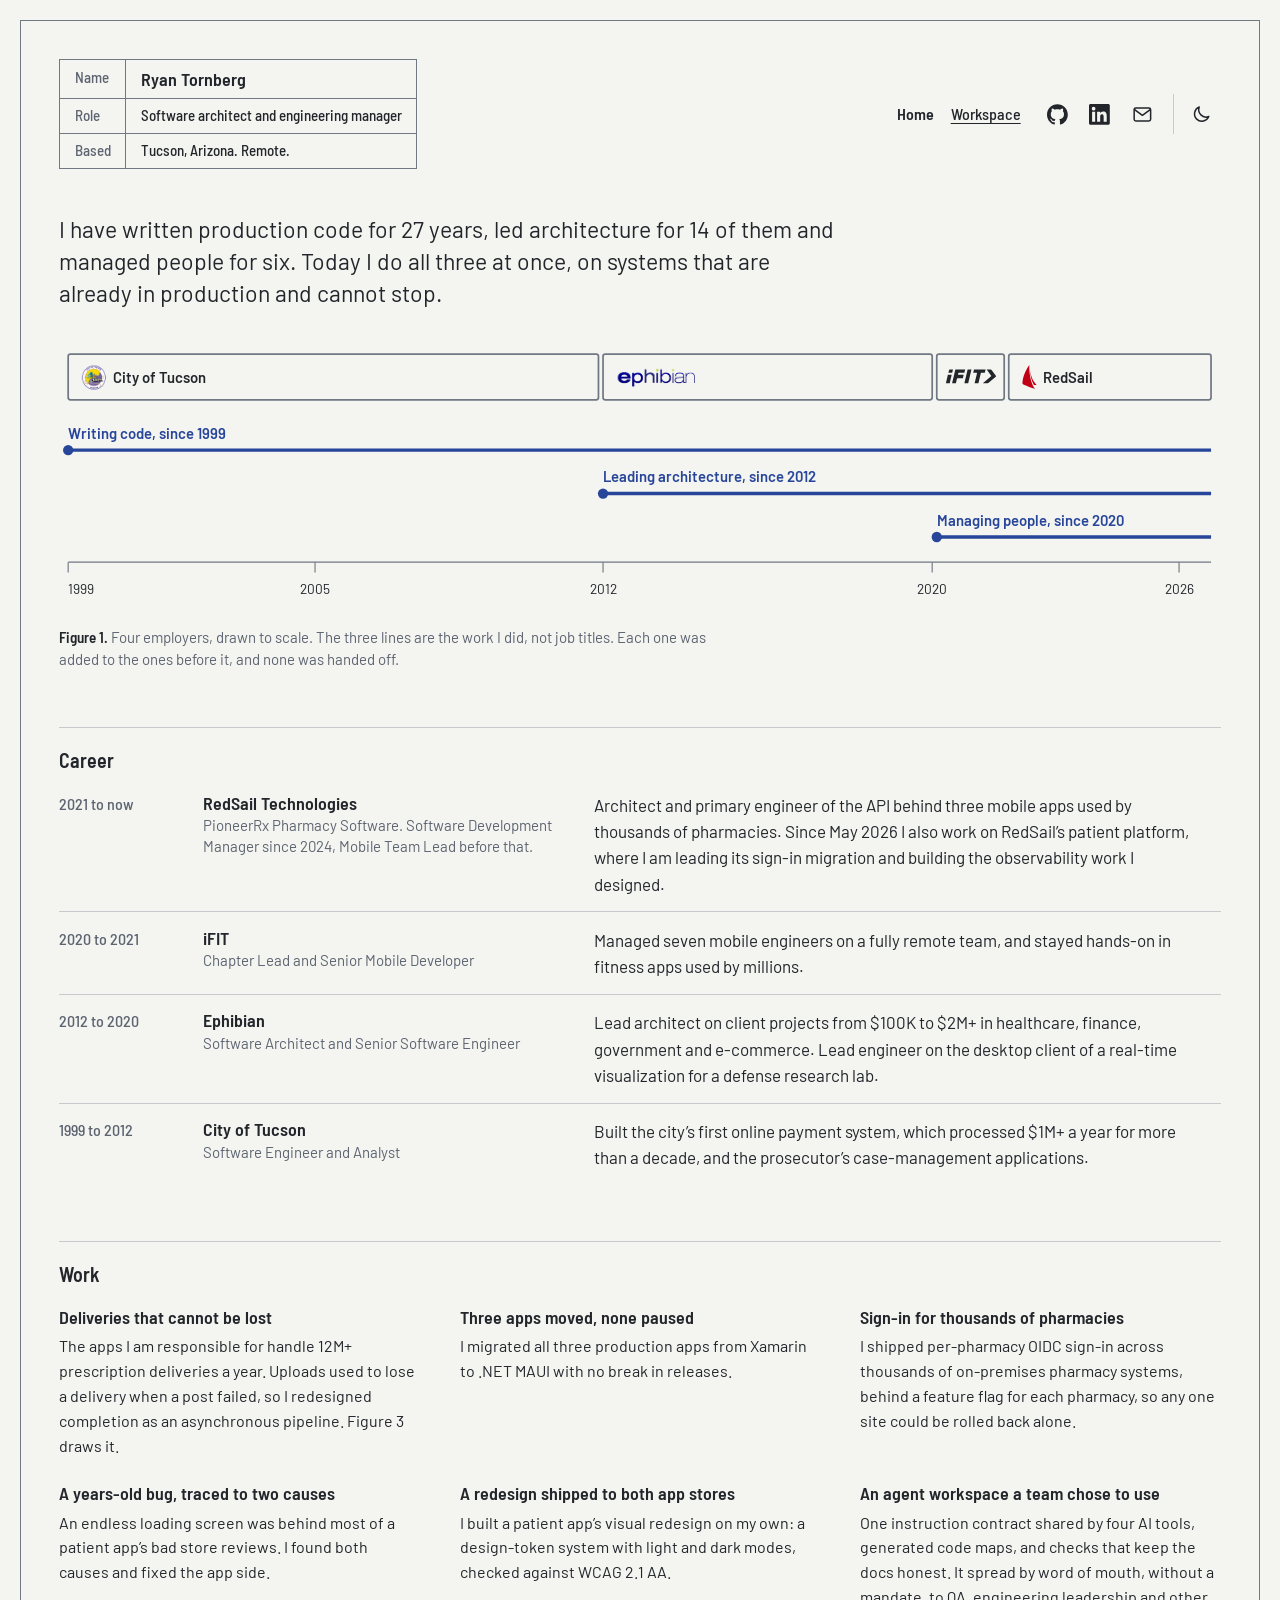
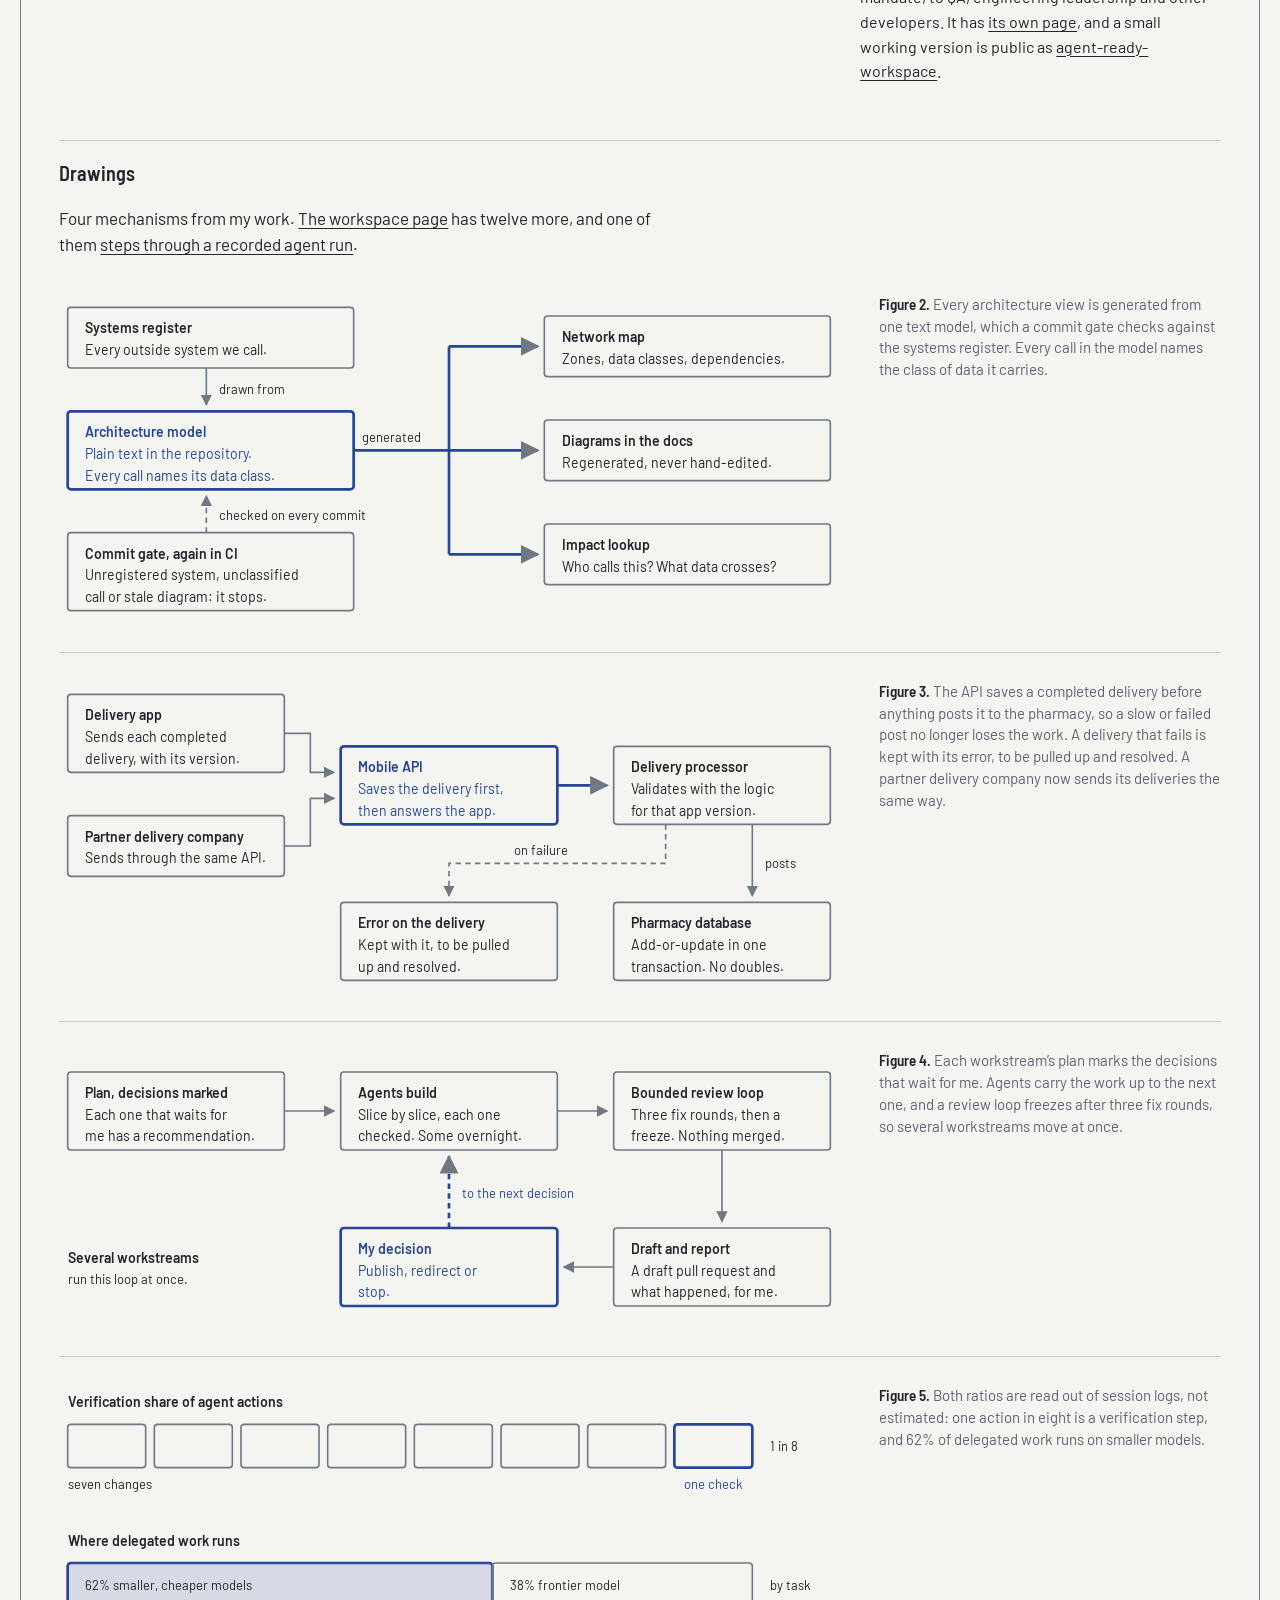
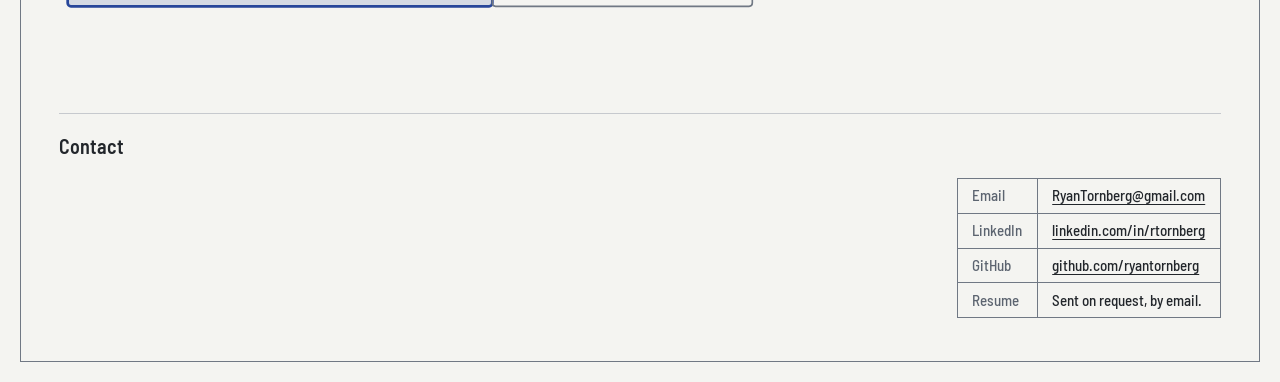
==== index.html @ 941e3733 "feat: new tab icon, RT over the three career lines" ====
<!doctype html>
<html lang="en">
<head>
  <meta charset="utf-8">
  <meta name="viewport" content="width=device-width, initial-scale=1">
  <title>Ryan Tornberg</title>
  <meta name="description" content="Ryan Tornberg is a software architect and engineering manager in Tucson, Arizona: .NET, regulated data and AI-native delivery.">
  <meta property="og:title" content="Ryan Tornberg">
  <meta property="og:description" content="Software architect and engineering manager. I have written production code for 27 years, led architecture for 14 of them and managed people for six.">
  <meta property="og:type" content="website">
  <meta property="og:url" content="https://ryantornberg.com/">
  <meta property="og:image" content="https://ryantornberg.com/og.png">
  <meta property="og:image:width" content="1200">
  <meta property="og:image:height" content="630">
  <meta property="og:image:alt" content="Ryan Tornberg, software architect and engineering manager.">
  <meta name="twitter:card" content="summary_large_image">
  <link rel="icon" href="favicon.svg?v=2" type="image/svg+xml">
  <link rel="preconnect" href="https://fonts.googleapis.com">
  <link rel="preconnect" href="https://fonts.gstatic.com" crossorigin>
  <link rel="stylesheet" href="https://fonts.googleapis.com/css2?family=Barlow:wght@400;500;600&family=Barlow+Semi+Condensed:wght@500;600&display=swap">
  <link rel="stylesheet" href="sheet.css?v=20261114o">
  <link rel="stylesheet" href="header.css?v=20261114o">
  <script>try{var t=localStorage.getItem("theme");if(t)document.documentElement.dataset.theme=t}catch(e){}</script>
  <script src="theme.js?v=20261114o" defer></script>
</head>
<body>
  <div class="sheet">
    <header class="top">
      <dl class="block">
        <dt>Name</dt><dd class="nm"><h1>Ryan Tornberg</h1></dd>
        <dt>Role</dt><dd>Software architect and engineering manager</dd>
        <dt>Based</dt><dd>Tucson, Arizona. Remote.</dd>
      </dl>
      <nav aria-label="Site">
        <a class="word" href="./" aria-current="page">Home</a>
        <a class="word" href="workspace/">Workspace</a>
        <a class="ico" href="https://github.com/ryantornberg" aria-label="GitHub" title="GitHub"><svg viewBox="0 0 24 24" aria-hidden="true" fill="currentColor"><path d="M12 .297c-6.63 0-12 5.373-12 12 0 5.303 3.438 9.8 8.205 11.385.6.113.82-.258.82-.577 0-.285-.01-1.04-.015-2.04-3.338.724-4.042-1.61-4.042-1.61C4.422 18.07 3.633 17.7 3.633 17.7c-1.087-.744.084-.729.084-.729 1.205.084 1.838 1.236 1.838 1.236 1.07 1.835 2.809 1.305 3.495.998.108-.776.417-1.305.76-1.605-2.665-.3-5.466-1.332-5.466-5.93 0-1.31.465-2.38 1.235-3.22-.135-.303-.54-1.523.105-3.176 0 0 1.005-.322 3.3 1.23.96-.267 1.98-.399 3-.405 1.02.006 2.04.138 3 .405 2.28-1.552 3.285-1.23 3.285-1.23.645 1.653.24 2.873.12 3.176.765.84 1.23 1.91 1.23 3.22 0 4.61-2.805 5.625-5.475 5.92.42.36.81 1.096.81 2.22 0 1.606-.015 2.896-.015 3.286 0 .315.21.69.825.57C20.565 22.092 24 17.592 24 12.297c0-6.627-5.373-12-12-12"/></svg></a>
        <a class="ico" href="https://www.linkedin.com/in/rtornberg/" aria-label="LinkedIn" title="LinkedIn"><svg viewBox="0 0 24 24" aria-hidden="true" fill="currentColor"><path d="M20.447 20.452h-3.554v-5.569c0-1.328-.027-3.037-1.852-3.037-1.853 0-2.136 1.445-2.136 2.939v5.667H9.351V9h3.414v1.561h.046c.477-.9 1.637-1.85 3.37-1.85 3.601 0 4.267 2.37 4.267 5.455v6.286zM5.337 7.433c-1.144 0-2.063-.926-2.063-2.065 0-1.138.92-2.063 2.063-2.063 1.14 0 2.064.925 2.064 2.063 0 1.139-.925 2.065-2.064 2.065zm1.782 13.019H3.555V9h3.564v11.452zM22.225 0H1.771C.792 0 0 .774 0 1.729v20.542C0 23.227.792 24 1.771 24h20.451C23.2 24 24 23.227 24 22.271V1.729C24 .774 23.2 0 22.222 0h.003z"/></svg></a>
        <a class="ico" href="mailto:RyanTornberg@gmail.com" aria-label="Email" title="Email"><svg viewBox="0 0 24 24" aria-hidden="true" fill="none" stroke="currentColor" stroke-width="1.75" stroke-linecap="round" stroke-linejoin="round"><rect x="2.5" y="4.5" width="19" height="15" rx="2"/><path d="M3 6.5l9 6.5 9-6.5"/></svg></a>
        <button class="ico theme-toggle" type="button" data-theme-toggle aria-pressed="false" title="Light or dark"><svg class="moon" viewBox="0 0 24 24" aria-hidden="true" fill="none" stroke="currentColor" stroke-width="1.75" stroke-linecap="round" stroke-linejoin="round"><path d="M20.5 14.5A8.5 8.5 0 0 1 9.5 3.5a8.5 8.5 0 1 0 11 11z"/></svg><svg class="sun" viewBox="0 0 24 24" aria-hidden="true" fill="none" stroke="currentColor" stroke-width="1.75" stroke-linecap="round" stroke-linejoin="round"><circle cx="12" cy="12" r="4"/><path d="M12 2.5v2M12 19.5v2M2.5 12h2M19.5 12h2M5.3 5.3l1.4 1.4M17.3 17.3l1.4 1.4M5.3 18.7l1.4-1.4M17.3 6.7l1.4-1.4"/></svg></button>
      </nav>
    </header>

    <main>
      <p class="lead">I have written production code for 27 years, led architecture for 14 of them and managed people for six. Today I do all three at once, on systems that are already in production and cannot stop.</p>

      <svg width="0" height="0" aria-hidden="true" style="position:absolute"><defs>
        <marker id="arw" viewBox="0 0 10 10" refX="9" refY="5" markerWidth="7" markerHeight="7" orient="auto-start-reverse">
        <path d="M0,0 L10,5 L0,10 z" fill="currentColor"/>
        </marker>
        </defs></svg>
      <figure id="fig-1" class="wide">
        <div class="plate has-tall"><svg class="fig-wide" viewBox="0 0 1016 236" role="img" aria-label="A timeline from 1999 to 2026. City of Tucson until 2012, Ephibian until 2020, iFIT until late 2021, RedSail Technologies since. I have written code the whole time, led architecture since 2012 and managed people since 2020, and I do all three today.">
        <g font-size="13" fill="currentColor">
        <rect x="8" y="8" width="464" height="40" rx="2" fill="none" stroke="currentColor" stroke-width="1.5"/>
        <image href="logos/tucson.png" x="20" y="18" width="21" height="21"/>
        <text x="47" y="33" font-weight="600">City of Tucson</text>
        <rect x="476" y="8" width="288" height="40" rx="2" fill="none" stroke="currentColor" stroke-width="1.5"/>
        <image class="logo-eph" href="logos/ephibian.png" x="488" y="20" width="69.2" height="17"><title>Ephibian</title></image>
        <rect x="768" y="8" width="59" height="40" rx="2" fill="none" stroke="currentColor" stroke-width="1.5"/>
        <g transform="translate(776,21.5) scale(0.129)" fill="currentColor"><title>iFIT</title><path d="M269.031 0.0675213H190.644L185.304 22.3323H207.794C209.702 22.3323 211.102 24.1144 210.661 25.9754L194.742 92.5554H220.585L236.73 25.0392C237.103 23.4602 238.525 22.3436 240.151 22.3436H263.691L269.031 0.0675213Z"/><path d="M125.342 92.5554H151.185L173.303 0.0675213H147.46L125.342 92.5554Z"/><path d="M0 92.5557H25.8429L39.2442 35.8448H13.4013L0 92.5557Z"/><path d="M125.399 22.3323L130.728 0.0675213H64.0938L41.9766 92.5554H67.8196L75.271 61.3689C75.7226 59.4741 77.4161 58.1319 79.358 58.1319H115.035L120.375 35.8671H84.5401C82.9256 35.8671 81.7402 34.3557 82.1128 32.7879L83.874 25.4115C84.303 23.6068 85.9175 22.3323 87.7691 22.3323H125.399Z"/><path d="M282.522 92.6119H250.684L308.264 44.0445L276.651 0H303.273C306.322 0 309.189 1.3986 311.075 3.77847L338.848 41.2361C340.598 43.458 340.327 46.65 338.227 48.5336L289.703 89.8599C287.727 91.6307 285.175 92.6119 282.522 92.6119Z"/><path d="M16.9466 21.2946H42.7895L47.9604 0.0675213H26.1141C23.7658 0.0675213 21.7336 1.66914 21.1804 3.9475L16.9579 21.2946H16.9466Z"/></g>
        <rect x="831" y="8" width="177" height="40" rx="2" fill="none" stroke="currentColor" stroke-width="1.5"/>
        <g transform="translate(843,17.5) scale(0.0587)" fill="#c10016"><path d="m102.5,0s-11.9,227.05,85.18,357.87c0,0-113.7-35.16-187.1-73.49C-7.49,177.5,72.25,36.81,102.5,0"/><path d="m172.52,299.83l42.98-.04s-79.75-54.66-102.95-217.05c9.48,145.57,59.97,217.09,59.97,217.09"/></g>
        <text x="861" y="33" font-weight="600">RedSail</text>
        <line x1="8" y1="92" x2="1008" y2="92" stroke="var(--link)" stroke-width="3"/>
        <circle cx="8" cy="92" r="4.5" fill="var(--link)"/>
        <text x="8" y="82" font-weight="600" fill="var(--link)">Writing code, since 1999</text>
        <line x1="476" y1="130" x2="1008" y2="130" stroke="var(--link)" stroke-width="3"/>
        <circle cx="476" cy="130" r="4.5" fill="var(--link)"/>
        <text x="476" y="120" font-weight="600" fill="var(--link)">Leading architecture, since 2012</text>
        <line x1="768" y1="168" x2="1008" y2="168" stroke="var(--link)" stroke-width="3"/>
        <circle cx="768" cy="168" r="4.5" fill="var(--link)"/>
        <text x="768" y="158" font-weight="600" fill="var(--link)">Managing people, since 2020</text>
        <line x1="8" y1="190" x2="1008" y2="190" stroke="currentColor" stroke-width="1"/>
        <line x1="8" y1="190" x2="8" y2="199" stroke="currentColor" stroke-width="1"/>
        <text x="8" y="218" text-anchor="start" font-size="12">1999</text>
        <line x1="224" y1="190" x2="224" y2="199" stroke="currentColor" stroke-width="1"/>
        <text x="224" y="218" text-anchor="middle" font-size="12">2005</text>
        <line x1="476" y1="190" x2="476" y2="199" stroke="currentColor" stroke-width="1"/>
        <text x="476" y="218" text-anchor="middle" font-size="12">2012</text>
        <line x1="764" y1="190" x2="764" y2="199" stroke="currentColor" stroke-width="1"/>
        <text x="764" y="218" text-anchor="middle" font-size="12">2020</text>
        <line x1="980" y1="190" x2="980" y2="199" stroke="currentColor" stroke-width="1"/>
        <text x="980" y="218" text-anchor="middle" font-size="12">2026</text>
        </g>
        </svg>
        <svg class="fig-tall" viewBox="0 0 360 470" role="img" aria-label="A timeline from 1999 to 2026, running down the page. City of Tucson until 2012, Ephibian until 2020, iFIT until late 2021, RedSail Technologies since. I have written code the whole time, led architecture since 2012 and managed people since 2020, and I do all three today.">
        <g font-size="13" fill="currentColor">
        <line x1="40" y1="12" x2="40" y2="457" stroke="currentColor" stroke-width="1"/>
        <line x1="32" y1="12" x2="40" y2="12" stroke="currentColor" stroke-width="1"/>
        <text x="28" y="16" text-anchor="end" font-size="12">1999</text>
        <line x1="32" y1="108" x2="40" y2="108" stroke="currentColor" stroke-width="1"/>
        <text x="28" y="112" text-anchor="end" font-size="12">2005</text>
        <line x1="32" y1="220" x2="40" y2="220" stroke="currentColor" stroke-width="1"/>
        <text x="28" y="224" text-anchor="end" font-size="12">2012</text>
        <line x1="32" y1="348" x2="40" y2="348" stroke="currentColor" stroke-width="1"/>
        <text x="28" y="352" text-anchor="end" font-size="12">2020</text>
        <line x1="32" y1="444" x2="40" y2="444" stroke="currentColor" stroke-width="1"/>
        <text x="28" y="448" text-anchor="end" font-size="12">2026</text>
        <rect x="50" y="12" width="112" height="204" rx="2" fill="none" stroke="currentColor" stroke-width="1.5"/>
        <image href="logos/tucson.png" x="57" y="21" width="18" height="18"/>
        <text x="79" y="34" font-size="12" font-weight="600">City of Tucson</text>
        <rect x="50" y="220" width="112" height="124" rx="2" fill="none" stroke="currentColor" stroke-width="1.5"/>
        <image class="logo-eph" href="logos/ephibian.png" x="60" y="229" width="69.2" height="17"><title>Ephibian</title></image>
        <rect x="50" y="348" width="112" height="25" rx="2" fill="none" stroke="currentColor" stroke-width="1.5"/>
        <g transform="translate(60,353.5) scale(0.129)" fill="currentColor"><title>iFIT</title><path d="M269.031 0.0675213H190.644L185.304 22.3323H207.794C209.702 22.3323 211.102 24.1144 210.661 25.9754L194.742 92.5554H220.585L236.73 25.0392C237.103 23.4602 238.525 22.3436 240.151 22.3436H263.691L269.031 0.0675213Z"/><path d="M125.342 92.5554H151.185L173.303 0.0675213H147.46L125.342 92.5554Z"/><path d="M0 92.5557H25.8429L39.2442 35.8448H13.4013L0 92.5557Z"/><path d="M125.399 22.3323L130.728 0.0675213H64.0938L41.9766 92.5554H67.8196L75.271 61.3689C75.7226 59.4741 77.4161 58.1319 79.358 58.1319H115.035L120.375 35.8671H84.5401C82.9256 35.8671 81.7402 34.3557 82.1128 32.7879L83.874 25.4115C84.303 23.6068 85.9175 22.3323 87.7691 22.3323H125.399Z"/><path d="M282.522 92.6119H250.684L308.264 44.0445L276.651 0H303.273C306.322 0 309.189 1.3986 311.075 3.77847L338.848 41.2361C340.598 43.458 340.327 46.65 338.227 48.5336L289.703 89.8599C287.727 91.6307 285.175 92.6119 282.522 92.6119Z"/><path d="M16.9466 21.2946H42.7895L47.9604 0.0675213H26.1141C23.7658 0.0675213 21.7336 1.66914 21.1804 3.9475L16.9579 21.2946H16.9466Z"/></g>
        <rect x="50" y="377" width="112" height="80" rx="2" fill="none" stroke="currentColor" stroke-width="1.5"/>
        <g transform="translate(60,383.5) scale(0.0587)" fill="#c10016"><path d="m102.5,0s-11.9,227.05,85.18,357.87c0,0-113.7-35.16-187.1-73.49C-7.49,177.5,72.25,36.81,102.5,0"/><path d="m172.52,299.83l42.98-.04s-79.75-54.66-102.95-217.05c9.48,145.57,59.97,217.09,59.97,217.09"/></g>
        <text x="78" y="399" font-weight="600">RedSail</text>
        <line x1="184" y1="12" x2="184" y2="457" stroke="var(--link)" stroke-width="3"/>
        <circle cx="184" cy="12" r="4.5" fill="var(--link)"/>
        <text x="196" y="17" font-weight="600" fill="var(--link)">Writing code,</text>
        <text x="196" y="34" font-weight="600" fill="var(--link)">since 1999</text>
        <line x1="210" y1="220" x2="210" y2="457" stroke="var(--link)" stroke-width="3"/>
        <circle cx="210" cy="220" r="4.5" fill="var(--link)"/>
        <text x="222" y="225" font-weight="600" fill="var(--link)">Leading architecture,</text>
        <text x="222" y="242" font-weight="600" fill="var(--link)">since 2012</text>
        <line x1="236" y1="348" x2="236" y2="457" stroke="var(--link)" stroke-width="3"/>
        <circle cx="236" cy="348" r="4.5" fill="var(--link)"/>
        <text x="248" y="353" font-weight="600" fill="var(--link)">Managing people,</text>
        <text x="248" y="370" font-weight="600" fill="var(--link)">since 2020</text>
        </g>
        </svg></div>
        <figcaption>Four employers, drawn to scale. The three lines are the work I did, not job titles. Each one was added to the ones before it, and none was handed off.</figcaption>
      </figure>

      <section aria-labelledby="career-h">
        <h2 id="career-h">Career</h2>
        <ol class="career">
          <li>
            <p class="when">2021 to now</p>
            <div class="who"><h3>RedSail Technologies</h3><p>PioneerRx Pharmacy Software. Software Development Manager since 2024, Mobile Team Lead before that.</p></div>
            <p>Architect and primary engineer of the API behind three mobile apps used by thousands of pharmacies. Since May 2026 I also work on RedSail&rsquo;s patient platform, where I am leading its sign-in migration and building the observability work I designed.</p>
          </li>
          <li>
            <p class="when">2020 to 2021</p>
            <div class="who"><h3>iFIT</h3><p>Chapter Lead and Senior Mobile Developer</p></div>
            <p>Managed seven mobile engineers on a fully remote team, and stayed hands-on in fitness apps used by millions.</p>
          </li>
          <li>
            <p class="when">2012 to 2020</p>
            <div class="who"><h3>Ephibian</h3><p>Software Architect and Senior Software Engineer</p></div>
            <p>Lead architect on client projects from $100K to $2M+ in healthcare, finance, government and e-commerce. Lead engineer on the desktop client of a real-time visualization for a defense research lab.</p>
          </li>
          <li>
            <p class="when">1999 to 2012</p>
            <div class="who"><h3>City of Tucson</h3><p>Software Engineer and Analyst</p></div>
            <p>Built the city&rsquo;s first online payment system, which processed $1M+ a year for more than a decade, and the prosecutor&rsquo;s case-management applications.</p>
          </li>
        </ol>
      </section>

      <section aria-labelledby="work-h">
        <h2 id="work-h">Work</h2>
        <ul class="outcomes">
          <li>
            <h3>Deliveries that cannot be lost</h3>
            <p>The apps I am responsible for handle 12M+ prescription deliveries a year. Uploads used to lose a delivery when a post failed, so I redesigned completion as an asynchronous pipeline. Figure 3 draws it.</p>
          </li>
          <li>
            <h3>Three apps moved, none paused</h3>
            <p>I migrated all three production apps from Xamarin to .NET MAUI with no break in releases.</p>
          </li>
          <li>
            <h3>Sign-in for thousands of pharmacies</h3>
            <p>I shipped per-pharmacy OIDC sign-in across thousands of on-premises pharmacy systems, behind a feature flag for each pharmacy, so any one site could be rolled back alone.</p>
          </li>
          <li>
            <h3>A years-old bug, traced to two causes</h3>
            <p>An endless loading screen was behind most of a patient app&rsquo;s bad store reviews. I found both causes and fixed the app side.</p>
          </li>
          <li>
            <h3>A redesign shipped to both app stores</h3>
            <p>I built a patient app&rsquo;s visual redesign on my own: a design-token system with light and dark modes, checked against WCAG 2.1 AA.</p>
          </li>
          <li>
            <h3>An agent workspace a team chose to use</h3>
            <p>One instruction contract shared by four AI tools, generated code maps, and checks that keep the docs honest. It spread by word of mouth, without a mandate, to QA, engineering leadership and other developers. It has <a href="workspace/">its own page</a>, and a small working version is public as <a href="https://github.com/ryantornberg/agent-ready-workspace">agent-ready-workspace</a>.</p>
          </li>
        </ul>
      </section>

      <section aria-labelledby="drawings-h" class="drawings">
        <h2 id="drawings-h">Drawings</h2>
        <p class="note">Four mechanisms from my work. <a href="workspace/">The workspace page</a> has twelve more, and one of them <a href="workspace/#fig-replay">steps through a recorded agent run</a>.</p>
        <figure id="fig-2">
        <div class="plate"><svg viewBox="0 0 720 312" role="img" aria-label="An architecture model kept as text in the repository is drawn from the systems register and checked against it on every commit. The network map, the diagrams in the docs and the impact lookup are all generated from the model, and every call in it names the class of data it carries.">
                <g fill="none" stroke="currentColor" stroke-width="1.5">
        <rect x="8" y="16" width="264" height="56" rx="3"/>
        <rect x="8" y="112" width="264" height="72" rx="3" stroke="var(--link)" stroke-width="2.5"/>
        <rect x="8" y="224" width="264" height="72" rx="3"/>
        <rect x="448" y="24" width="264" height="56" rx="3"/>
        <rect x="448" y="120" width="264" height="56" rx="3"/>
        <rect x="448" y="216" width="264" height="56" rx="3"/>
        <line x1="136" y1="72" x2="136" y2="106" marker-end="url(#arw)"/>
        <line x1="136" y1="224" x2="136" y2="190" marker-end="url(#arw)" stroke-dasharray="5 4"/>
        <g stroke="var(--link)" stroke-width="2.5">
        <line x1="272" y1="148" x2="442" y2="148" marker-end="url(#arw)"/>
        <line x1="360" y1="52" x2="360" y2="244"/>
        <line x1="360" y1="52" x2="442" y2="52" marker-end="url(#arw)"/>
        <line x1="360" y1="244" x2="442" y2="244" marker-end="url(#arw)"/>
        </g>
        </g>
        <g font-size="13" fill="currentColor">
        <text x="24" y="40" font-weight="600">Systems register</text>
        <text x="24" y="60">Every outside system we call.</text>
        <text x="24" y="136" font-weight="600" fill="var(--link)">Architecture model</text>
        <text x="24" y="156" fill="var(--link)">Plain text in the repository.</text>
        <text x="24" y="176" fill="var(--link)">Every call names its data class.</text>
        <text x="24" y="248" font-weight="600">Commit gate, again in CI</text>
        <text x="24" y="268">Unregistered system, unclassified</text>
        <text x="24" y="288">call or stale diagram: it stops.</text>
        <text x="464" y="48" font-weight="600">Network map</text>
        <text x="464" y="68">Zones, data classes, dependencies.</text>
        <text x="464" y="144" font-weight="600">Diagrams in the docs</text>
        <text x="464" y="164">Regenerated, never hand-edited.</text>
        <text x="464" y="240" font-weight="600">Impact lookup</text>
        <text x="464" y="260">Who calls this? What data crosses?</text>
        <text x="148" y="96" font-size="12">drawn from</text>
        <text x="148" y="212" font-size="12">checked on every commit</text>
        <text x="280" y="140" font-size="12">generated</text>
        </g>
        </svg></div>
        <figcaption>Every architecture view is generated from one text model, which a commit gate checks against the systems register. Every call in the model names the class of data it carries.</figcaption>
        </figure>
        <figure id="fig-3">
        <div class="plate"><svg viewBox="0 0 720 296" role="img" aria-label="The delivery app sends each completed delivery to the mobile API, which saves it before anything else and then answers the app. A background service, the delivery processor, validates it with the logic for that app version and posts it to the pharmacy database in one transaction. A delivery that fails or is invalid is kept with its error, so it can be pulled up and resolved. A partner delivery company now sends its deliveries through the same API.">
        <g fill="none" stroke="currentColor" stroke-width="1.5">
        <rect x="8" y="16" width="200" height="72" rx="3"/>
        <rect x="8" y="128" width="200" height="56" rx="3"/>
        <rect x="260" y="64" width="200" height="72" rx="3" stroke="var(--link)" stroke-width="2.5"/>
        <rect x="512" y="64" width="200" height="72" rx="3"/>
        <rect x="512" y="208" width="200" height="72" rx="3"/>
        <rect x="260" y="208" width="200" height="72" rx="3"/>
        <path d="M208 52 L232 52 L232 88 L254 88" marker-end="url(#arw)"/>
        <path d="M208 156 L232 156 L232 112 L254 112" marker-end="url(#arw)"/>
        <line x1="460" y1="100" x2="506" y2="100" marker-end="url(#arw)" stroke="var(--link)" stroke-width="2.5"/>
        <line x1="640" y1="136" x2="640" y2="202" marker-end="url(#arw)"/>
        <path d="M560 136 L560 172 L360 172 L360 202" marker-end="url(#arw)" stroke-dasharray="5 4"/>
        </g>
        <g font-size="13" fill="currentColor">
        <text x="24" y="40" font-weight="600">Delivery app</text>
        <text x="24" y="60">Sends each completed</text>
        <text x="24" y="80">delivery, with its version.</text>
        <text x="24" y="152" font-weight="600">Partner delivery company</text>
        <text x="24" y="172">Sends through the same API.</text>
        <text x="276" y="88" font-weight="600" fill="var(--link)">Mobile API</text>
        <text x="276" y="108" fill="var(--link)">Saves the delivery first,</text>
        <text x="276" y="128" fill="var(--link)">then answers the app.</text>
        <text x="528" y="88" font-weight="600">Delivery processor</text>
        <text x="528" y="108">Validates with the logic</text>
        <text x="528" y="128">for that app version.</text>
        <text x="528" y="232" font-weight="600">Pharmacy database</text>
        <text x="528" y="252">Add-or-update in one</text>
        <text x="528" y="272">transaction. No doubles.</text>
        <text x="276" y="232" font-weight="600">Error on the delivery</text>
        <text x="276" y="252">Kept with it, to be pulled</text>
        <text x="276" y="272">up and resolved.</text>
        <text x="652" y="176" font-size="12">posts</text>
        <text x="420" y="164" font-size="12">on failure</text>
        </g>
        </svg></div>
        <figcaption>The API saves a completed delivery before anything posts it to the pharmacy, so a slow or failed post no longer loses the work. A delivery that fails is kept with its error, to be pulled up and resolved. A partner delivery company now sends its deliveries the same way.</figcaption>
        </figure>
        <figure id="fig-4">
        <div class="plate"><svg viewBox="0 0 720 264" role="img" aria-label="Each workstream's plan marks the decisions that wait for me, each with a recommendation. Agents build up to the next one, a review loop freezes after three fix rounds with nothing merged, and I decide from a draft pull request and a report. Several workstreams run this loop at once.">
        <g fill="none" stroke="currentColor" stroke-width="1.5">
        <rect x="8" y="24" width="200" height="72" rx="3"/>
        <rect x="260" y="24" width="200" height="72" rx="3"/>
        <rect x="512" y="24" width="200" height="72" rx="3"/>
        <rect x="512" y="168" width="200" height="72" rx="3"/>
        <rect x="260" y="168" width="200" height="72" rx="3" stroke="var(--link)" stroke-width="2.5"/>
        <line x1="208" y1="60" x2="254" y2="60" marker-end="url(#arw)"/>
        <line x1="460" y1="60" x2="506" y2="60" marker-end="url(#arw)"/>
        <line x1="612" y1="96" x2="612" y2="162" marker-end="url(#arw)"/>
        <line x1="512" y1="204" x2="466" y2="204" marker-end="url(#arw)"/>
        <line x1="360" y1="168" x2="360" y2="102" marker-end="url(#arw)" stroke="var(--link)" stroke-width="2.5" stroke-dasharray="5 4"/>
        </g>
        <g font-size="13" fill="currentColor">
        <text x="24" y="48" font-weight="600">Plan, decisions marked</text>
        <text x="24" y="68">Each one that waits for</text>
        <text x="24" y="88">me has a recommendation.</text>
        <text x="276" y="48" font-weight="600">Agents build</text>
        <text x="276" y="68">Slice by slice, each one</text>
        <text x="276" y="88">checked. Some overnight.</text>
        <text x="528" y="48" font-weight="600">Bounded review loop</text>
        <text x="528" y="68">Three fix rounds, then a</text>
        <text x="528" y="88">freeze. Nothing merged.</text>
        <text x="528" y="192" font-weight="600">Draft and report</text>
        <text x="528" y="212">A draft pull request and</text>
        <text x="528" y="232">what happened, for me.</text>
        <text x="276" y="192" font-weight="600" fill="var(--link)">My decision</text>
        <text x="276" y="212" fill="var(--link)">Publish, redirect or</text>
        <text x="276" y="232" fill="var(--link)">stop.</text>
        <text x="372" y="140" font-size="12" fill="var(--link)">to the next decision</text>
        <text x="8" y="200" font-weight="600">Several workstreams</text>
        <text x="8" y="220" font-size="12">run this loop at once.</text>
        </g>
        </svg></div>
        <figcaption>Each workstream&rsquo;s plan marks the decisions that wait for me. Agents carry the work up to the next one, and a review loop freezes after three fix rounds, so several workstreams move at once.</figcaption>
        </figure>
        <figure id="fig-5">
        <div class="plate"><svg viewBox="0 0 720 232" role="img" aria-label="Two measured ratios: roughly one in every eight agent actions is a verification step rather than a change, and about 62 percent of delegated work is routed to smaller, cheaper models.">
        <g font-size="13" fill="currentColor">
        <text x="8" y="24" font-weight="600">Verification share of agent actions</text>
        <g fill="none" stroke="currentColor" stroke-width="1.5">
        <rect x="8" y="40" width="72" height="40" rx="3"/>
        <rect x="88" y="40" width="72" height="40" rx="3"/>
        <rect x="168" y="40" width="72" height="40" rx="3"/>
        <rect x="248" y="40" width="72" height="40" rx="3"/>
        <rect x="328" y="40" width="72" height="40" rx="3"/>
        <rect x="408" y="40" width="72" height="40" rx="3"/>
        <rect x="488" y="40" width="72" height="40" rx="3"/>
        <rect x="568" y="40" width="72" height="40" rx="3" stroke="var(--link)" stroke-width="2.5"/>
        </g>
        <text x="8" y="100" font-size="12">seven changes</text>
        <text x="604" y="100" font-size="12" text-anchor="middle" fill="var(--link)">one check</text>
        <text x="656" y="65" font-size="12">1 in 8</text>

        <text x="8" y="152" font-weight="600">Where delegated work runs</text>
        <g stroke-width="1.5" fill="none" stroke="currentColor">
        <rect x="8" y="168" width="392" height="40" rx="3" fill="var(--link)" fill-opacity="0.15" stroke="var(--link)" stroke-width="2.5"/>
        <rect x="400" y="168" width="240" height="40" rx="3"/>
        </g>
        <text x="24" y="193" font-size="12">62% smaller, cheaper models</text>
        <text x="416" y="193" font-size="12">38% frontier model</text>
        <text x="656" y="193" font-size="12">by task</text>
        </g>
        </svg></div>
        <figcaption>Both ratios are read out of session logs, not estimated: one action in eight is a verification step, and 62% of delegated work runs on smaller models.</figcaption>
        </figure>
      </section>

      <section aria-labelledby="contact-h" class="contact">
        <h2 id="contact-h">Contact</h2>
        <dl class="block">
          <dt>Email</dt><dd><a href="mailto:RyanTornberg@gmail.com">RyanTornberg@gmail.com</a></dd>
          <dt>LinkedIn</dt><dd><a href="https://www.linkedin.com/in/rtornberg/">linkedin.com/in/rtornberg</a></dd>
          <dt>GitHub</dt><dd><a href="https://github.com/ryantornberg">github.com/ryantornberg</a></dd>
          <dt>Resume</dt><dd>Sent on request, by email.</dd>
        </dl>
      </section>
    </main>
  </div>
</body>
</html>
---- sheet.css ----
/* ryantornberg.com, home page: a drawing sheet.
   A framed sheet, a title block for the name, and the career drawn as the first figure.
   One family in two widths: Barlow for text, Barlow Semi Condensed for lettering. */
:root {
  --paper: #f4f4f1;
  --ink: #22262b;
  --muted: #5c6470;
  --rule: #c6c9ce;
  --link: #27469a;
  --text: "Barlow", "Helvetica Neue", Arial, sans-serif;
  --letter: "Barlow Semi Condensed", "Arial Narrow", Arial, sans-serif;
  --measure: 36em;
  color-scheme: light dark;
}
@media (prefers-color-scheme: dark) {
  :root:not([data-theme="light"]) { --paper: #15181c; --ink: #e2e5ea; --muted: #a0a8b4; --rule: #3a4048; --link: #9db4f5; }
}
:root[data-theme="dark"] { --paper: #15181c; --ink: #e2e5ea; --muted: #a0a8b4; --rule: #3a4048; --link: #9db4f5; }

*, *::before, *::after { box-sizing: border-box; }
html { -webkit-text-size-adjust: 100%; }
body { margin: 0; padding: clamp(0.5rem, 1.6vw, 1.25rem); background: var(--paper); color: var(--ink); font: 400 1.0625rem/1.55 var(--text); }
a { color: inherit; text-underline-offset: 0.2em; text-decoration-thickness: 1px; }
a:hover { color: var(--link); }
:focus-visible { outline: 3px solid var(--link); outline-offset: 3px; }
p { margin: 0; }

.sheet { max-width: 78rem; margin: 0 auto; border: 1.5px solid var(--line); padding: clamp(1rem, 3vw, 2.5rem); }

.lead { font-size: clamp(1.1875rem, 2.1vw, 1.4375rem); line-height: 1.4; max-width: 34em; margin: clamp(1.75rem, 4vw, 2.75rem) 0 clamp(1.5rem, 3vw, 2.25rem); text-wrap: pretty; }

/* Sections: a ruled line, a small lettered heading, then the content. */
main > section { margin-block-start: clamp(2.25rem, 5vw, 3.5rem); padding-block-start: 1.25rem; border-block-start: 1px solid var(--rule); }
h2 { margin: 0 0 1.25rem; font: 600 1.25rem/1.2 var(--letter); }
h3 { margin: 0; font: 600 1.125rem/1.3 var(--letter); }

.career { list-style: none; margin: 0; padding: 0; }
.career > li { display: grid; gap: 0.2rem 2rem; padding-block: 0.9rem; border-block-start: 1px solid var(--rule); }
.career > li:first-child { border-block-start: 0; padding-block-start: 0; }
.career .when { font: 500 1rem/1.5 var(--letter); color: var(--muted); }
.career .who p { color: var(--muted); font-size: 0.9375rem; line-height: 1.4; }
.career > li > p:last-child { max-width: var(--measure); }
@media (min-width: 960px) { .career > li { grid-template-columns: 7rem minmax(0, 4fr) minmax(0, 7fr); } }

.outcomes { list-style: none; margin: 0; padding: 0; display: grid; gap: 1.5rem 2.5rem; grid-template-columns: repeat(auto-fit, minmax(17rem, 1fr)); }
.outcomes p { margin-block-start: 0.3rem; font-size: 1rem; }

/* Figures. Each is numbered; on a wide sheet the caption sits beside the drawing. */
main { counter-reset: figure; }
figure { margin: 0; counter-increment: figure; scroll-margin-top: 1rem; }
figure .plate { overflow-x: auto; }
figure svg { display: block; width: 100%; height: auto; min-width: 660px; max-width: 780px; font-family: var(--text); }
figure.wide svg { max-width: none; min-width: 940px; }   /* keeps its labels readable; the plate scrolls on a phone */
figcaption { margin-block-start: 0.75rem; font-size: 0.9375rem; line-height: 1.45; color: var(--muted); max-width: 44em; }
figcaption::before { content: "Figure " counter(figure) ". "; font: 600 0.9375rem var(--letter); color: var(--ink); }
.drawings .note { max-width: var(--measure); margin-block-end: 0.5rem; }
.drawings figure { padding-block: 1.5rem; border-block-start: 1px solid var(--rule); }
.drawings figure:first-of-type { border-block-start: 0; }
@media (min-width: 1100px) {
  .drawings figure { display: grid; grid-template-columns: minmax(0, 780px) minmax(0, 1fr); gap: 2.5rem; align-items: start; }
  .drawings figcaption { margin-block-start: 0.25rem; }
}

.contact .block { margin-inline-start: auto; }
.contact { margin-block-end: 0.25rem; }

/* Lines are their own colour. At the ink's full strength they outweigh the text, most of all on the dark
   sheet, so borders and drawing outlines step back to a mid grey in both themes. The accent lines stay blue. */
:root { --line: #707884; }
@media (prefers-color-scheme: dark) { :root:not([data-theme="light"]) { --line: #8a93a0; } }
:root[data-theme="dark"] { --line: #8a93a0; }
svg [stroke="currentColor"] { stroke: var(--line); }
svg marker [fill="currentColor"] { fill: var(--line); }

/* A figure can carry a second, portrait drawing for narrow screens. The page shows one or the other,
   so nothing scrolls sideways. Change a label in one and change it in the other. */
figure .fig-tall { display: none; }
@media (max-width: 760px) {
  figure .has-tall .fig-wide { display: none; }
  figure .has-tall .fig-tall { display: block; min-width: 0; max-width: 26rem; }
  figure .plate.has-tall { background: none; overflow-x: visible; }
}

/* Employer marks in the timeline. Ephibian's navy wordmark is unreadable on dark paper, so it is drawn in one light tone there. */
@media (prefers-color-scheme: dark) { :root:not([data-theme="light"]) .logo-eph { filter: brightness(0) invert(0.9); } }
:root[data-theme="dark"] .logo-eph { filter: brightness(0) invert(0.9); }
---- header.css ----
/* The site header: the title block and the links. Both pages load this one file,
   so the header cannot drift between them. */
.top { display: flex; flex-wrap: wrap; justify-content: space-between; align-items: center; gap: 0.9rem 2rem; font-family: "Barlow Semi Condensed", "Arial Narrow", Arial, sans-serif; }
.top a { color: inherit; text-underline-offset: 0.2em; text-decoration-thickness: 1px; }
.top a:hover { color: var(--link); }
.top nav { display: flex; flex-wrap: nowrap; align-items: center; gap: 0.15rem; font-size: 1rem; font-weight: 500; line-height: 1.3; }
.top nav .word { margin-inline-end: 0.9rem; text-decoration: underline; }
.top nav .word[aria-current] { text-decoration: none; font-weight: 600; }
.top .ico { display: grid; place-items: center; width: 2.5rem; height: 2.5rem; padding: 0; color: inherit; background: none; border: 0; border-radius: 2px; cursor: pointer; opacity: 1; }
.top .ico svg { width: 1.3rem; height: 1.3rem; display: block; }
.top .ico:hover { color: var(--link); }
/* The theme switch is a control, not a destination: a rule sets it apart from the links. */
.top .theme-toggle { margin-inline-start: 0.5rem; padding-inline-start: 0.5rem; width: 3rem; border-inline-start: 1px solid var(--rule); border-radius: 0; }
.top .theme-toggle .sun, .top .theme-toggle[data-mode="dark"] .moon { display: none; }
.top .theme-toggle[data-mode="dark"] .sun { display: block; }
@media (max-width: 640px) {
  .top nav { width: 100%; }
  .top nav .word + .ico { margin-inline-start: auto; }
}
.block { display: grid; grid-template-columns: auto minmax(0, auto); width: max-content; max-width: 100%; margin: 0; border: 1.5px solid var(--line); font: 500 0.9375rem/1.3 "Barlow Semi Condensed", "Arial Narrow", Arial, sans-serif; }
.block dt, .block dd { margin: 0; padding: 0.45rem 0.9rem; border-block-start: 1px solid var(--line); }
.block dt { color: var(--muted); }
.block dd { border-inline-start: 1px solid var(--line); }
.block dt:first-of-type, .block dt:first-of-type + dd { border-block-start: 0; }
.block h1, .block .nm a { margin: 0; font: 600 1.125rem/1.3 "Barlow Semi Condensed", "Arial Narrow", Arial, sans-serif; text-decoration: none; }
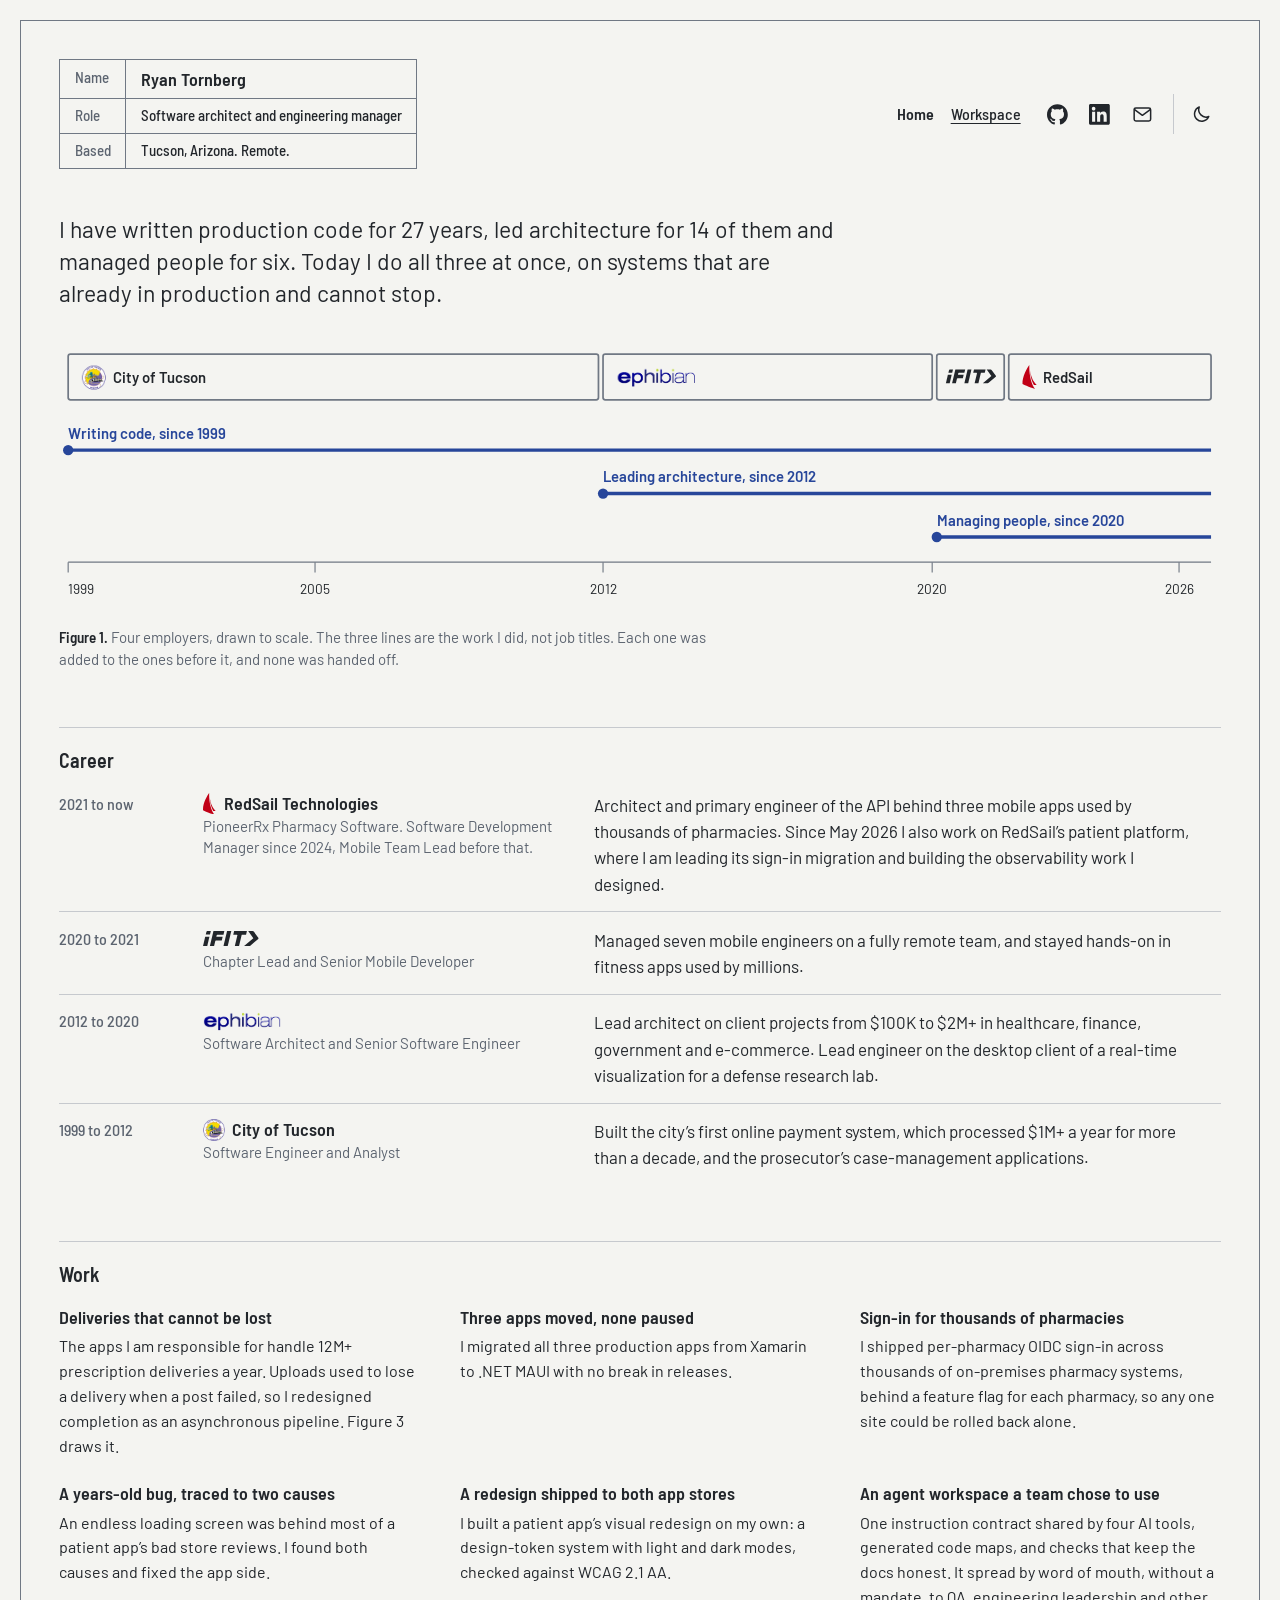
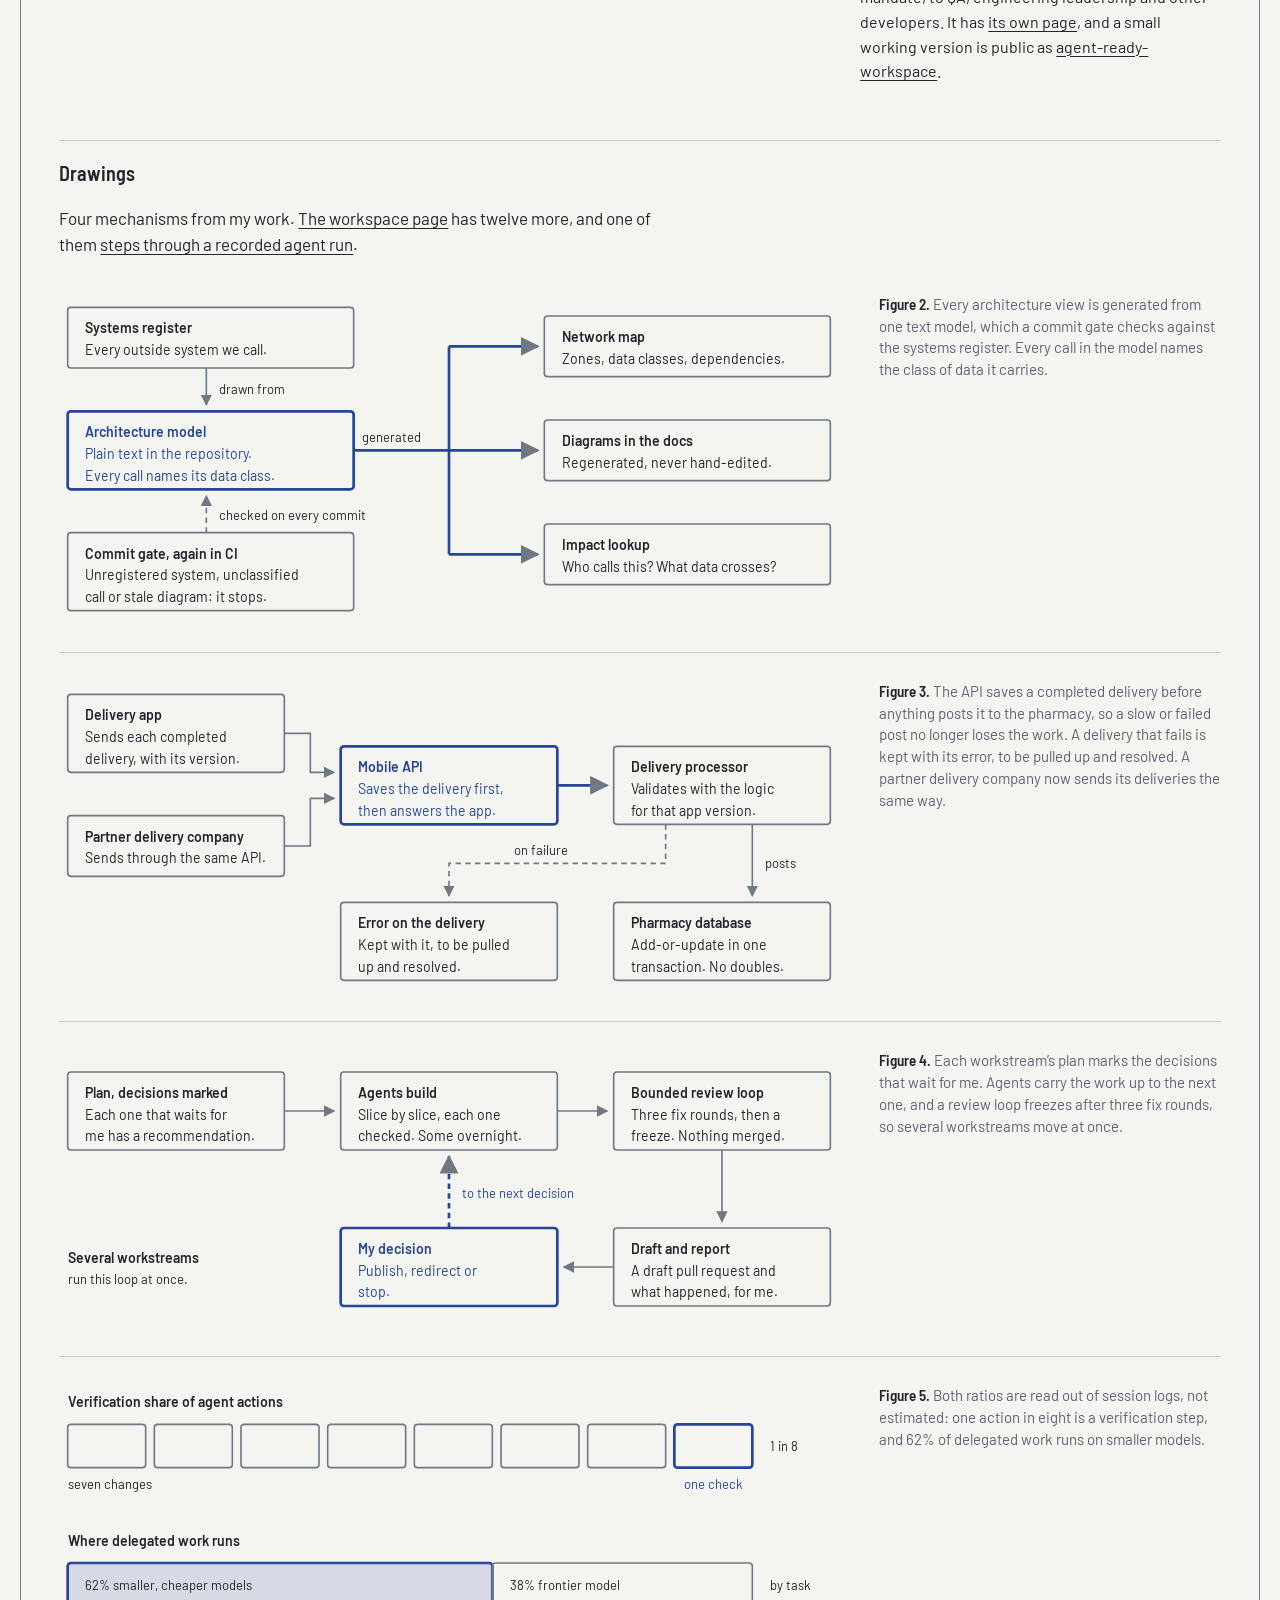
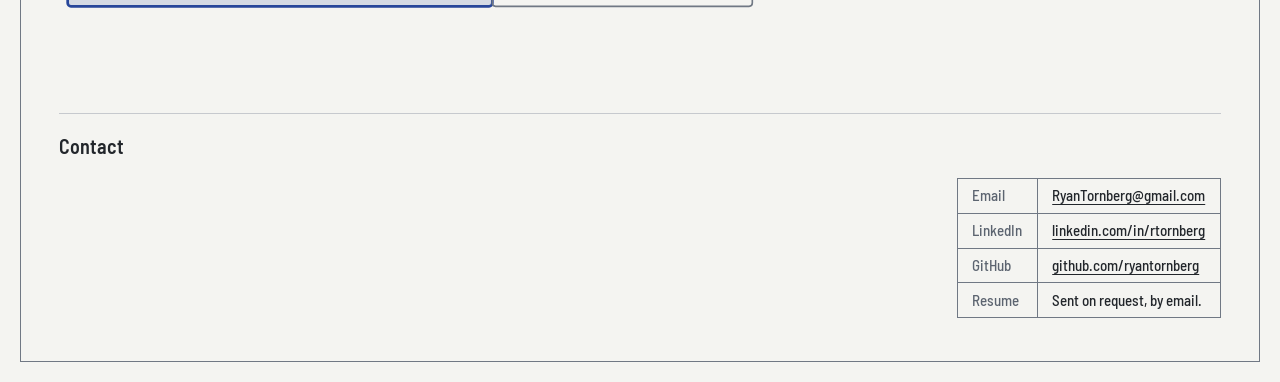
==== commit a847280f: "feat: employer marks beside the Career headings" ====
--- a/index.html
+++ b/index.html
@@ -18,10 +18,10 @@
   <link rel="preconnect" href="https://fonts.googleapis.com">
   <link rel="preconnect" href="https://fonts.gstatic.com" crossorigin>
   <link rel="stylesheet" href="https://fonts.googleapis.com/css2?family=Barlow:wght@400;500;600&family=Barlow+Semi+Condensed:wght@500;600&display=swap">
-  <link rel="stylesheet" href="sheet.css?v=20261114o">
-  <link rel="stylesheet" href="header.css?v=20261114o">
+  <link rel="stylesheet" href="sheet.css?v=20261114q">
+  <link rel="stylesheet" href="header.css?v=20261114q">
   <script>try{var t=localStorage.getItem("theme");if(t)document.documentElement.dataset.theme=t}catch(e){}</script>
-  <script src="theme.js?v=20261114o" defer></script>
+  <script src="theme.js?v=20261114q" defer></script>
 </head>
 <body>
   <div class="sheet">
@@ -129,22 +129,22 @@
         <ol class="career">
           <li>
             <p class="when">2021 to now</p>
-            <div class="who"><h3>RedSail Technologies</h3><p>PioneerRx Pharmacy Software. Software Development Manager since 2024, Mobile Team Lead before that.</p></div>
+            <div class="who"><h3><svg class="mk" viewBox="0 0 216 358" aria-hidden="true" fill="#c10016"><path d="m102.5,0s-11.9,227.05,85.18,357.87c0,0-113.7-35.16-187.1-73.49C-7.49,177.5,72.25,36.81,102.5,0"/><path d="m172.52,299.83l42.98-.04s-79.75-54.66-102.95-217.05c9.48,145.57,59.97,217.09,59.97,217.09"/></svg>RedSail Technologies</h3><p>PioneerRx Pharmacy Software. Software Development Manager since 2024, Mobile Team Lead before that.</p></div>
             <p>Architect and primary engineer of the API behind three mobile apps used by thousands of pharmacies. Since May 2026 I also work on RedSail&rsquo;s patient platform, where I am leading its sign-in migration and building the observability work I designed.</p>
           </li>
           <li>
             <p class="when">2020 to 2021</p>
-            <div class="who"><h3>iFIT</h3><p>Chapter Lead and Senior Mobile Developer</p></div>
+            <div class="who"><h3><svg class="wm" viewBox="0 0 340 93" role="img" aria-label="iFIT" fill="currentColor"><path d="M269.031 0.0675213H190.644L185.304 22.3323H207.794C209.702 22.3323 211.102 24.1144 210.661 25.9754L194.742 92.5554H220.585L236.73 25.0392C237.103 23.4602 238.525 22.3436 240.151 22.3436H263.691L269.031 0.0675213Z"/><path d="M125.342 92.5554H151.185L173.303 0.0675213H147.46L125.342 92.5554Z"/><path d="M0 92.5557H25.8429L39.2442 35.8448H13.4013L0 92.5557Z"/><path d="M125.399 22.3323L130.728 0.0675213H64.0938L41.9766 92.5554H67.8196L75.271 61.3689C75.7226 59.4741 77.4161 58.1319 79.358 58.1319H115.035L120.375 35.8671H84.5401C82.9256 35.8671 81.7402 34.3557 82.1128 32.7879L83.874 25.4115C84.303 23.6068 85.9175 22.3323 87.7691 22.3323H125.399Z"/><path d="M282.522 92.6119H250.684L308.264 44.0445L276.651 0H303.273C306.322 0 309.189 1.3986 311.075 3.77847L338.848 41.2361C340.598 43.458 340.327 46.65 338.227 48.5336L289.703 89.8599C287.727 91.6307 285.175 92.6119 282.522 92.6119Z"/><path d="M16.9466 21.2946H42.7895L47.9604 0.0675213H26.1141C23.7658 0.0675213 21.7336 1.66914 21.1804 3.9475L16.9579 21.2946H16.9466Z"/></svg></h3><p>Chapter Lead and Senior Mobile Developer</p></div>
             <p>Managed seven mobile engineers on a fully remote team, and stayed hands-on in fitness apps used by millions.</p>
           </li>
           <li>
             <p class="when">2012 to 2020</p>
-            <div class="who"><h3>Ephibian</h3><p>Software Architect and Senior Software Engineer</p></div>
+            <div class="who"><h3><img class="wm logo-eph" src="logos/ephibian.png" alt="Ephibian" width="175" height="43"></h3><p>Software Architect and Senior Software Engineer</p></div>
             <p>Lead architect on client projects from $100K to $2M+ in healthcare, finance, government and e-commerce. Lead engineer on the desktop client of a real-time visualization for a defense research lab.</p>
           </li>
           <li>
             <p class="when">1999 to 2012</p>
-            <div class="who"><h3>City of Tucson</h3><p>Software Engineer and Analyst</p></div>
+            <div class="who"><h3><img class="mk" src="logos/tucson.png" alt="" width="120" height="120">City of Tucson</h3><p>Software Engineer and Analyst</p></div>
             <p>Built the city&rsquo;s first online payment system, which processed $1M+ a year for more than a decade, and the prosecutor&rsquo;s case-management applications.</p>
           </li>
         </ol>
--- a/sheet.css
+++ b/sheet.css
@@ -84,3 +84,9 @@
 /* Employer marks in the timeline. Ephibian's navy wordmark is unreadable on dark paper, so it is drawn in one light tone there. */
 @media (prefers-color-scheme: dark) { :root:not([data-theme="light"]) .logo-eph { filter: brightness(0) invert(0.9); } }
 :root[data-theme="dark"] .logo-eph { filter: brightness(0) invert(0.9); }
+
+/* Employer marks beside the Career headings, matching the timeline. */
+.career .who h3 { display: flex; align-items: center; gap: 0.45rem; min-height: 1.5rem; }
+.career .who .mk { height: 1.35rem; width: auto; flex: none; }
+.career .who svg.wm { height: 0.95rem; width: auto; }
+.career .who img.wm { height: 1.2rem; width: auto; }
--- a/header.css
+++ b/header.css
@@ -13,9 +13,13 @@
 .top .theme-toggle { margin-inline-start: 0.5rem; padding-inline-start: 0.5rem; width: 3rem; border-inline-start: 1px solid var(--rule); border-radius: 0; }
 .top .theme-toggle .sun, .top .theme-toggle[data-mode="dark"] .moon { display: none; }
 .top .theme-toggle[data-mode="dark"] .sun { display: block; }
+/* On a phone the links become a bar of their own above the title block, closed by a rule,
+   so the links, the title block and the opening line read as three separate things. */
 @media (max-width: 640px) {
-  .top nav { width: 100%; }
+  .top { gap: 1.1rem; }
+  .top nav { order: -1; width: 100%; padding-block-end: 0.5rem; border-block-end: 1px solid var(--rule); }
   .top nav .word + .ico { margin-inline-start: auto; }
+  .top .block { width: 100%; grid-template-columns: auto 1fr; }
 }
 .block { display: grid; grid-template-columns: auto minmax(0, auto); width: max-content; max-width: 100%; margin: 0; border: 1.5px solid var(--line); font: 500 0.9375rem/1.3 "Barlow Semi Condensed", "Arial Narrow", Arial, sans-serif; }
 .block dt, .block dd { margin: 0; padding: 0.45rem 0.9rem; border-block-start: 1px solid var(--line); }
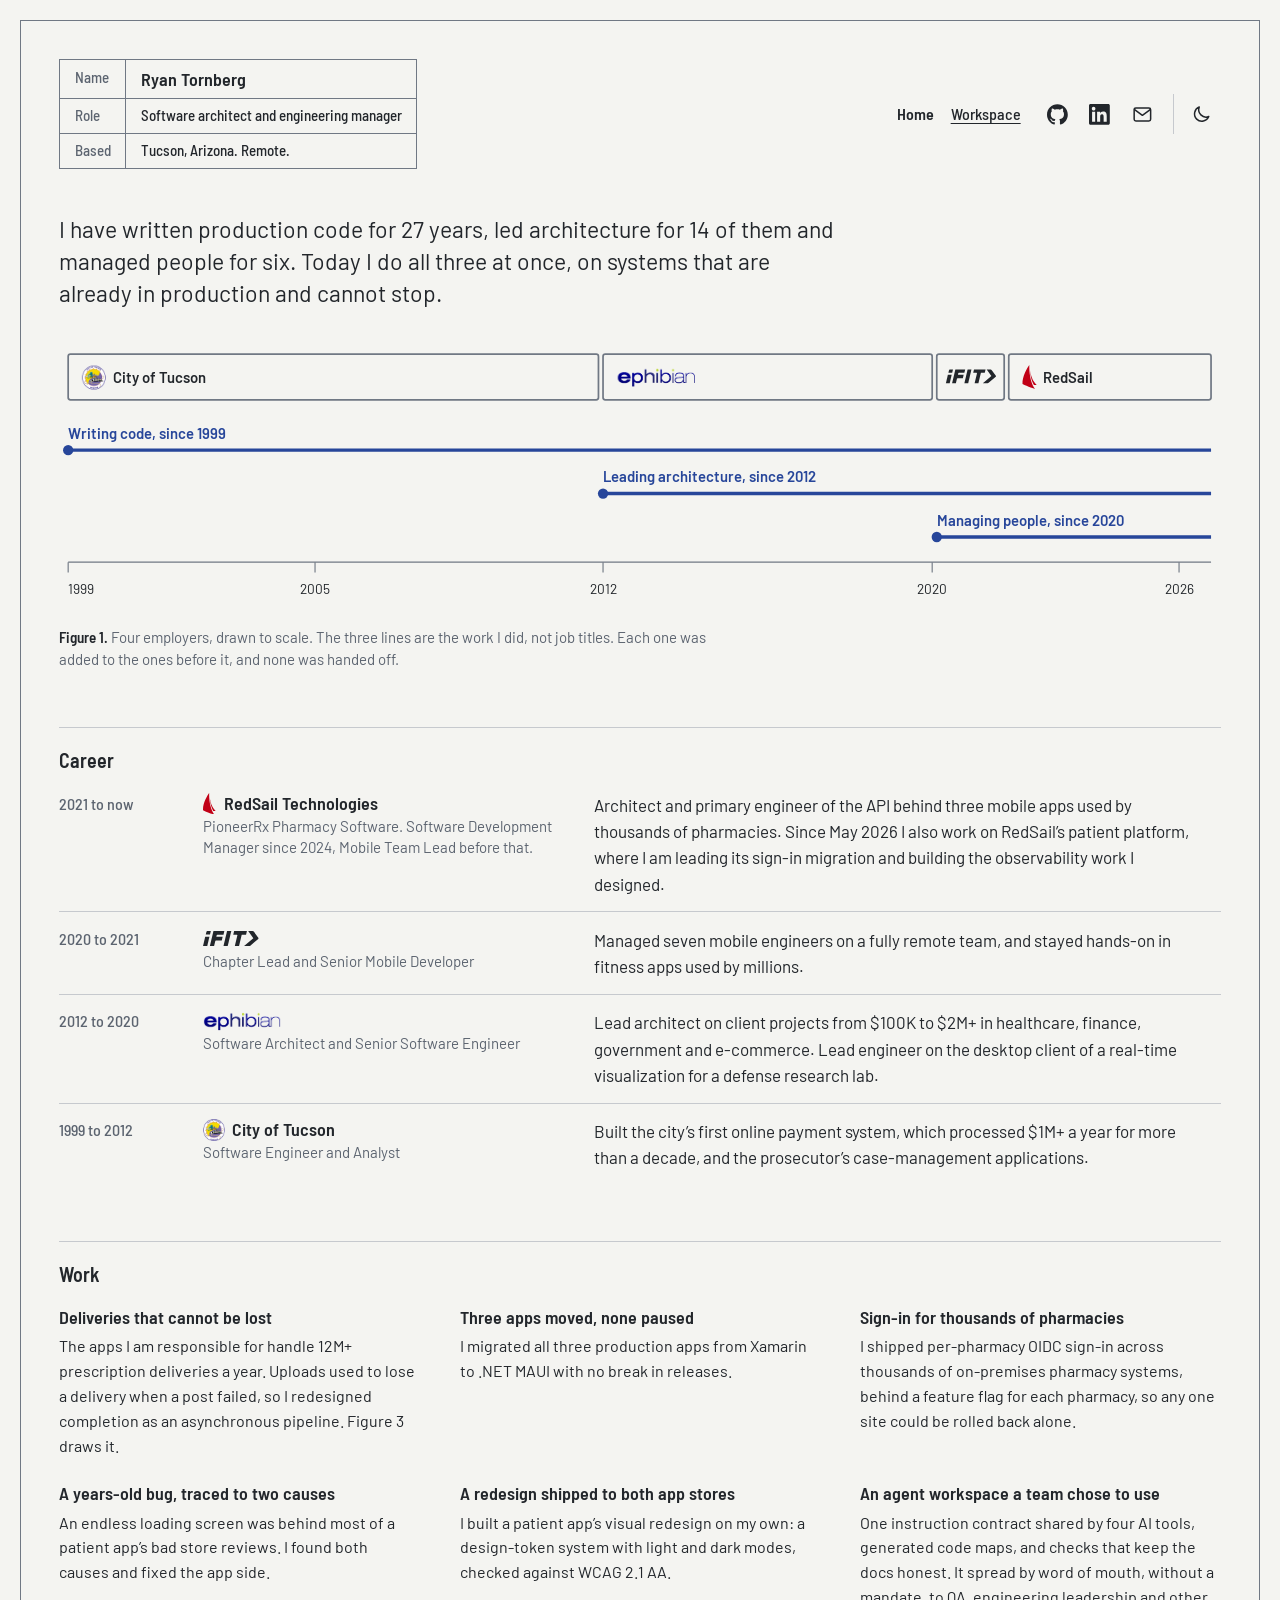
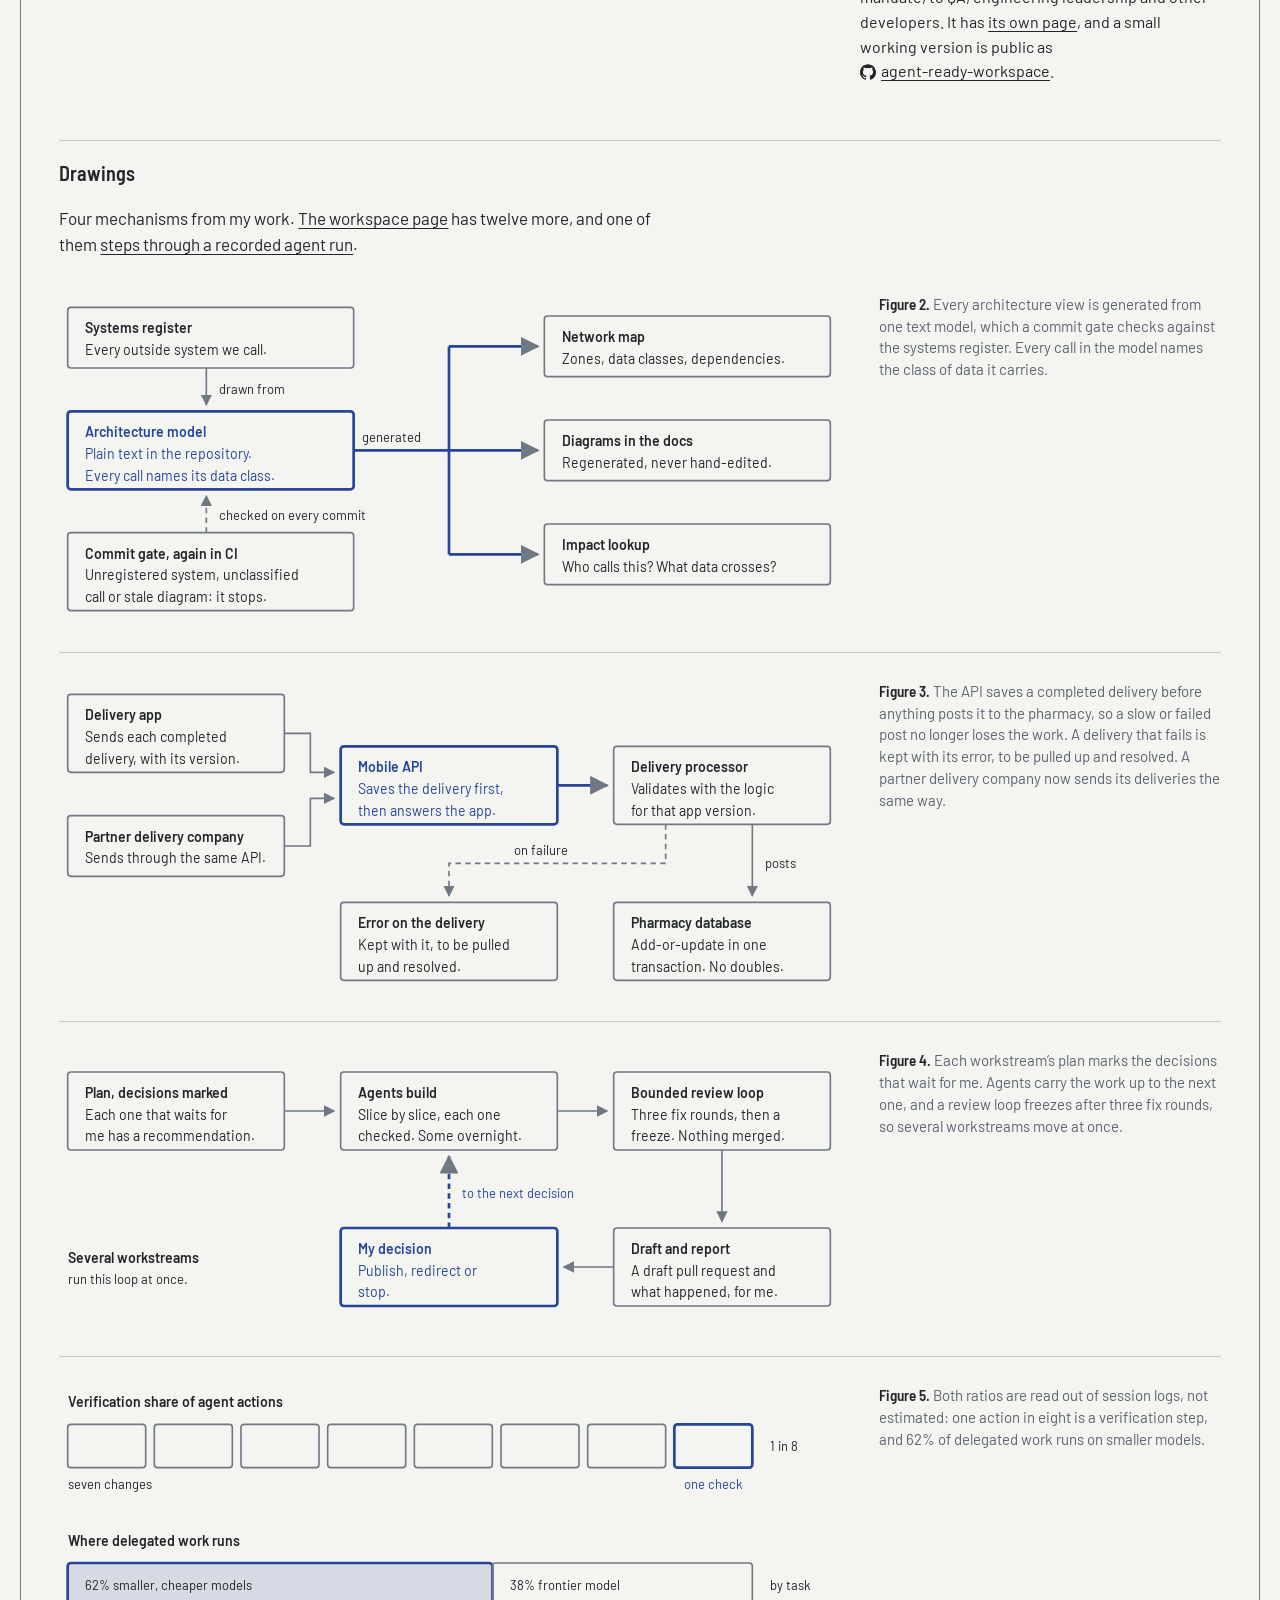
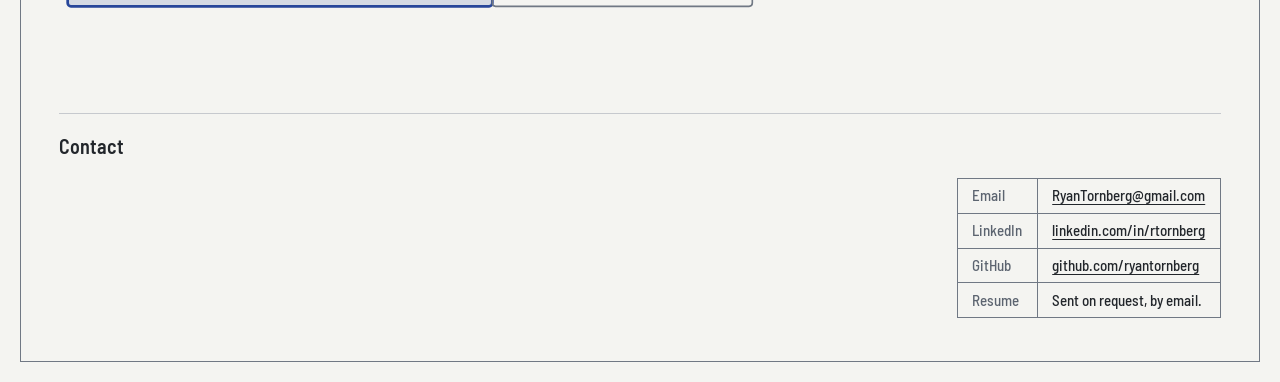
==== commit 44edb00c: "feat: GitHub mark on the public repository link" ====
--- a/index.html
+++ b/index.html
@@ -18,10 +18,10 @@
   <link rel="preconnect" href="https://fonts.googleapis.com">
   <link rel="preconnect" href="https://fonts.gstatic.com" crossorigin>
   <link rel="stylesheet" href="https://fonts.googleapis.com/css2?family=Barlow:wght@400;500;600&family=Barlow+Semi+Condensed:wght@500;600&display=swap">
-  <link rel="stylesheet" href="sheet.css?v=20261114q">
-  <link rel="stylesheet" href="header.css?v=20261114q">
+  <link rel="stylesheet" href="sheet.css?v=20261114r">
+  <link rel="stylesheet" href="header.css?v=20261114r">
   <script>try{var t=localStorage.getItem("theme");if(t)document.documentElement.dataset.theme=t}catch(e){}</script>
-  <script src="theme.js?v=20261114q" defer></script>
+  <script src="theme.js?v=20261114r" defer></script>
 </head>
 <body>
   <div class="sheet">
@@ -175,7 +175,7 @@
           </li>
           <li>
             <h3>An agent workspace a team chose to use</h3>
-            <p>One instruction contract shared by four AI tools, generated code maps, and checks that keep the docs honest. It spread by word of mouth, without a mandate, to QA, engineering leadership and other developers. It has <a href="workspace/">its own page</a>, and a small working version is public as <a href="https://github.com/ryantornberg/agent-ready-workspace">agent-ready-workspace</a>.</p>
+            <p>One instruction contract shared by four AI tools, generated code maps, and checks that keep the docs honest. It spread by word of mouth, without a mandate, to QA, engineering leadership and other developers. It has <a href="workspace/">its own page</a>, and a small working version is public as <a class="repo" href="https://github.com/ryantornberg/agent-ready-workspace"><svg viewBox="0 0 24 24" aria-hidden="true" fill="currentColor"><path d="M12 .297c-6.63 0-12 5.373-12 12 0 5.303 3.438 9.8 8.205 11.385.6.113.82-.258.82-.577 0-.285-.01-1.04-.015-2.04-3.338.724-4.042-1.61-4.042-1.61C4.422 18.07 3.633 17.7 3.633 17.7c-1.087-.744.084-.729.084-.729 1.205.084 1.838 1.236 1.838 1.236 1.07 1.835 2.809 1.305 3.495.998.108-.776.417-1.305.76-1.605-2.665-.3-5.466-1.332-5.466-5.93 0-1.31.465-2.38 1.235-3.22-.135-.303-.54-1.523.105-3.176 0 0 1.005-.322 3.3 1.23.96-.267 1.98-.399 3-.405 1.02.006 2.04.138 3 .405 2.28-1.552 3.285-1.23 3.285-1.23.645 1.653.24 2.873.12 3.176.765.84 1.23 1.91 1.23 3.22 0 4.61-2.805 5.625-5.475 5.92.42.36.81 1.096.81 2.22 0 1.606-.015 2.896-.015 3.286 0 .315.21.69.825.57C20.565 22.092 24 17.592 24 12.297c0-6.627-5.373-12-12-12"/></svg>agent-ready-workspace</a>.</p>
           </li>
         </ul>
       </section>
--- a/sheet.css
+++ b/sheet.css
@@ -90,3 +90,7 @@
 .career .who .mk { height: 1.35rem; width: auto; flex: none; }
 .career .who svg.wm { height: 0.95rem; width: auto; }
 .career .who img.wm { height: 1.2rem; width: auto; }
+
+/* The public repository link carries the GitHub mark. */
+.repo { white-space: nowrap; }
+.repo svg { width: 1em; height: 1em; vertical-align: -0.14em; margin-inline-end: 0.3em; }
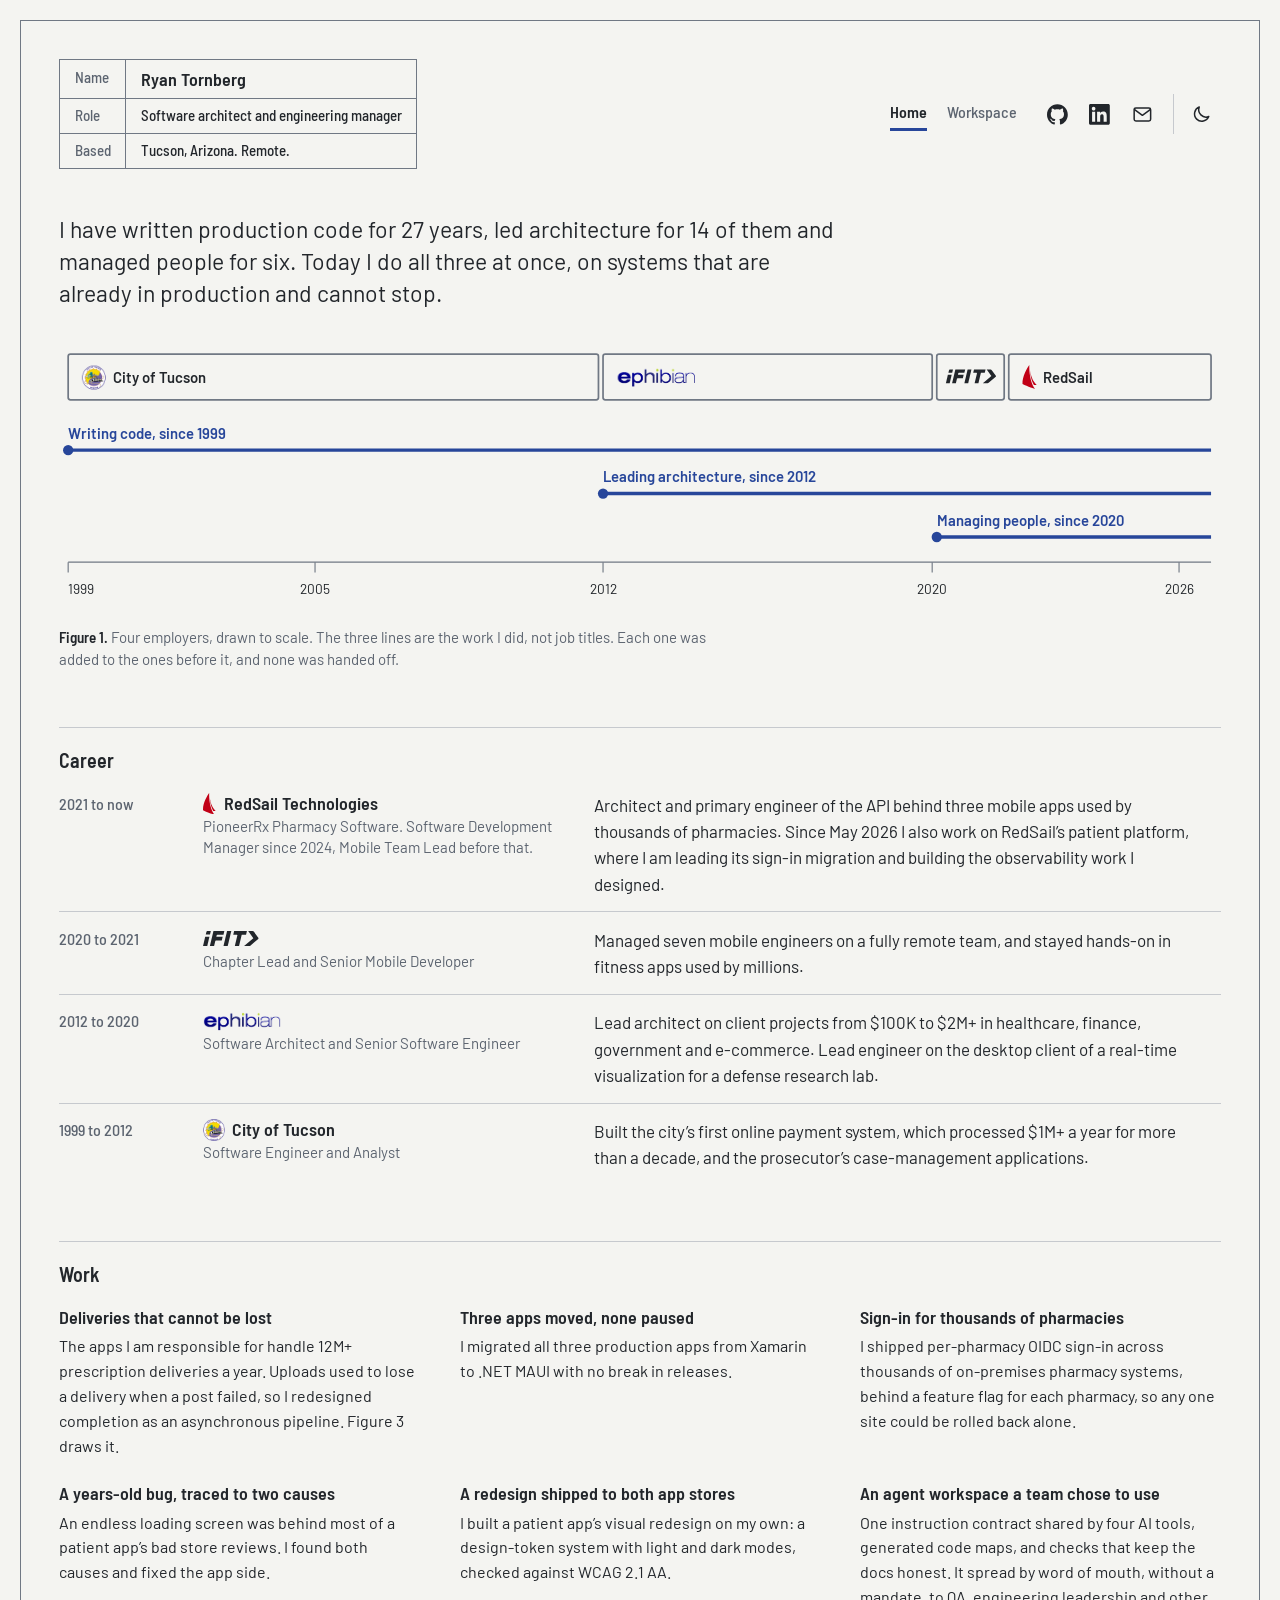
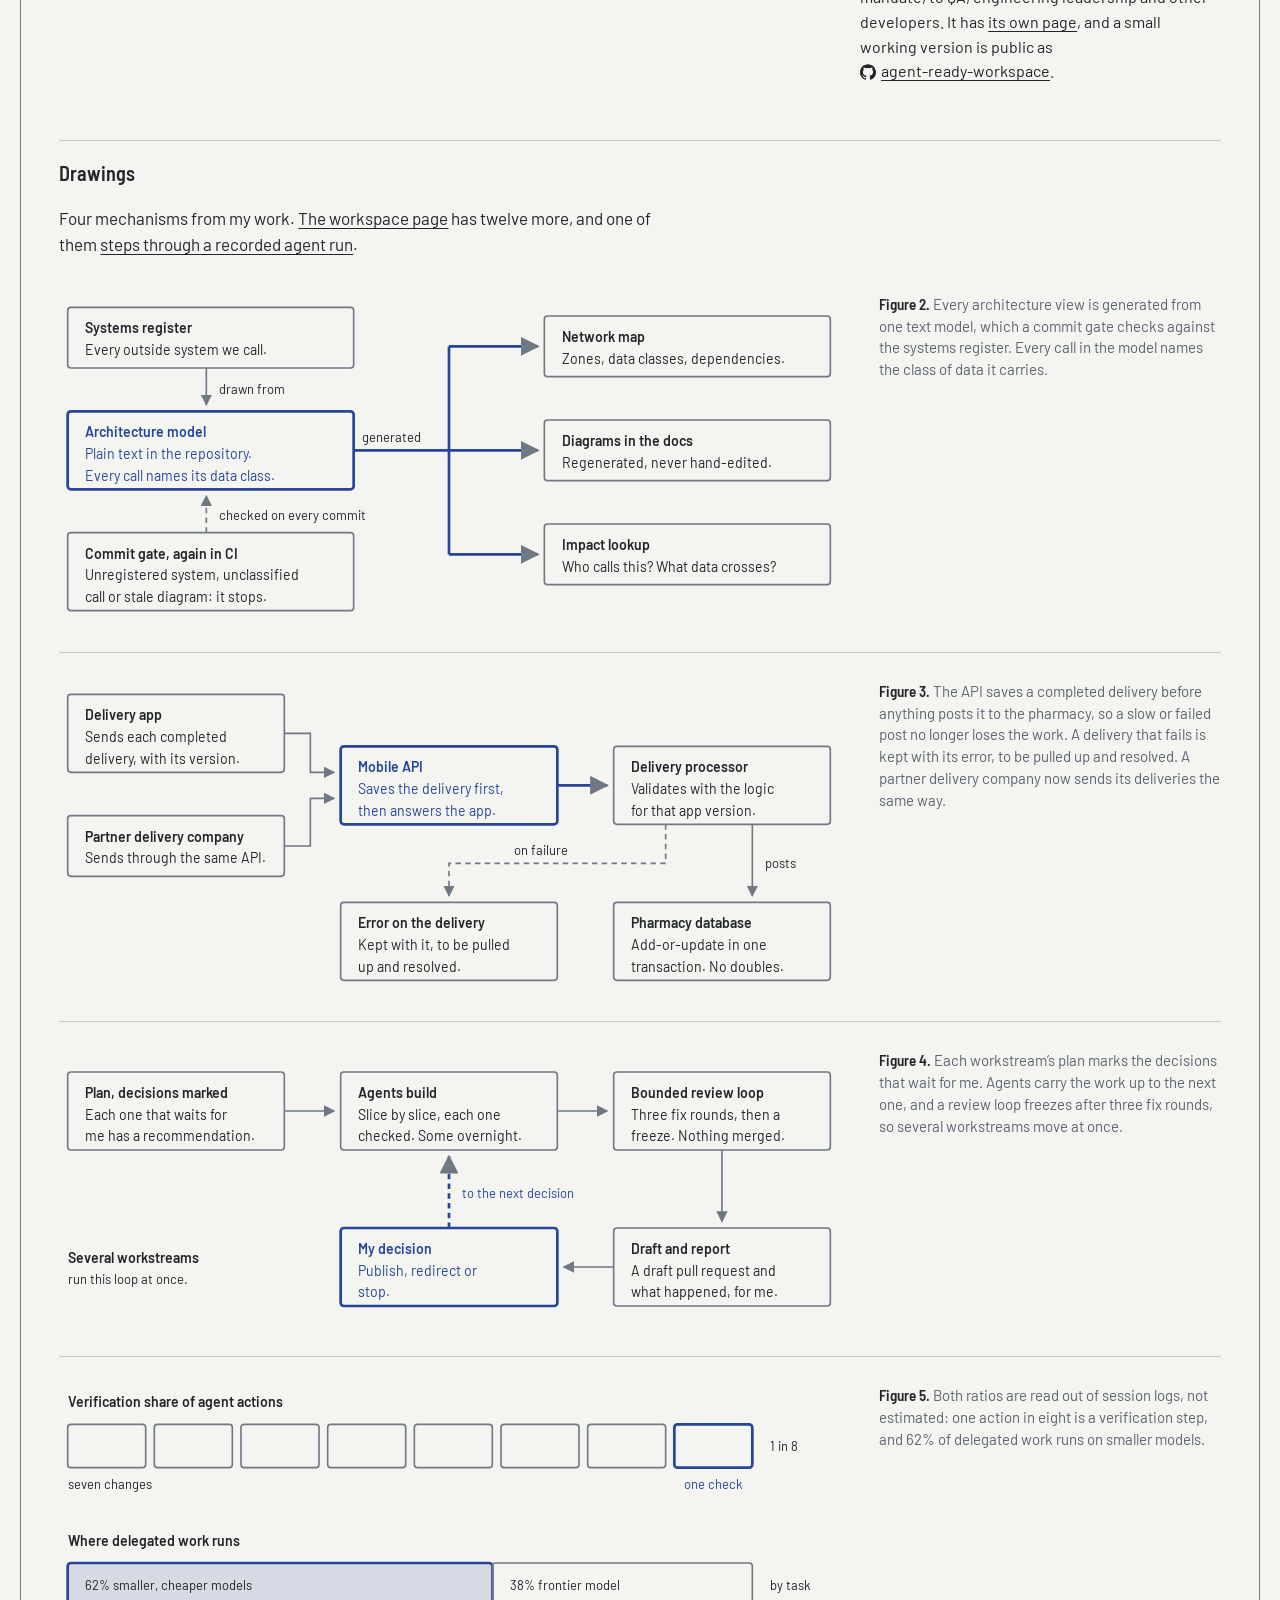
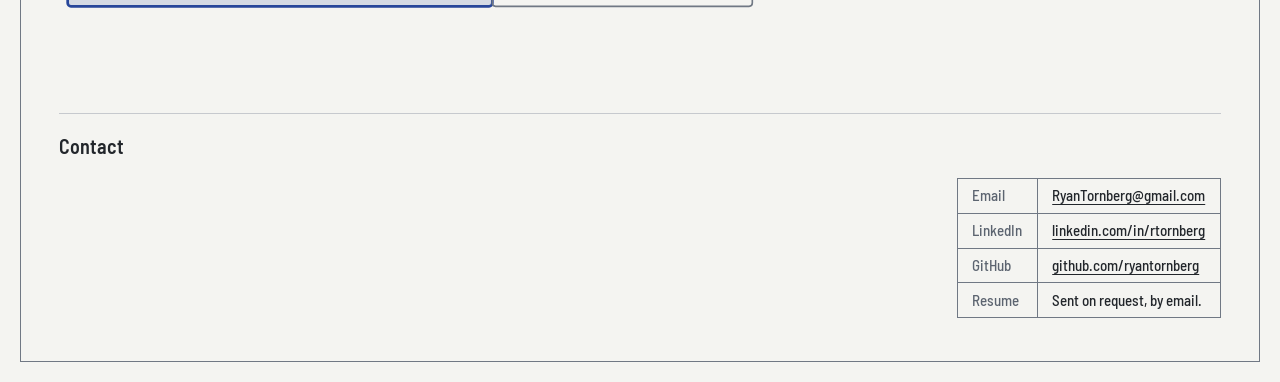
==== commit 3a53f91c: "fix: mark the current page in the header with a blue bar" ====
--- a/index.html
+++ b/index.html
@@ -9,7 +9,7 @@
   <meta property="og:description" content="Software architect and engineering manager. I have written production code for 27 years, led architecture for 14 of them and managed people for six.">
   <meta property="og:type" content="website">
   <meta property="og:url" content="https://ryantornberg.com/">
-  <meta property="og:image" content="https://ryantornberg.com/og.png">
+  <meta property="og:image" content="https://ryantornberg.com/og.png?v=2">
   <meta property="og:image:width" content="1200">
   <meta property="og:image:height" content="630">
   <meta property="og:image:alt" content="Ryan Tornberg, software architect and engineering manager.">
@@ -18,10 +18,10 @@
   <link rel="preconnect" href="https://fonts.googleapis.com">
   <link rel="preconnect" href="https://fonts.gstatic.com" crossorigin>
   <link rel="stylesheet" href="https://fonts.googleapis.com/css2?family=Barlow:wght@400;500;600&family=Barlow+Semi+Condensed:wght@500;600&display=swap">
-  <link rel="stylesheet" href="sheet.css?v=20261114r">
-  <link rel="stylesheet" href="header.css?v=20261114r">
+  <link rel="stylesheet" href="sheet.css?v=20261114t">
+  <link rel="stylesheet" href="header.css?v=20261114t">
   <script>try{var t=localStorage.getItem("theme");if(t)document.documentElement.dataset.theme=t}catch(e){}</script>
-  <script src="theme.js?v=20261114r" defer></script>
+  <script src="theme.js?v=20261114t" defer></script>
 </head>
 <body>
   <div class="sheet">
@@ -47,6 +47,9 @@
       <svg width="0" height="0" aria-hidden="true" style="position:absolute"><defs>
         <marker id="arw" viewBox="0 0 10 10" refX="9" refY="5" markerWidth="7" markerHeight="7" orient="auto-start-reverse">
         <path d="M0,0 L10,5 L0,10 z" fill="currentColor"/>
+        </marker>
+        <marker id="arwb" viewBox="0 0 10 10" refX="9" refY="5" markerWidth="7" markerHeight="7" orient="auto-start-reverse">
+        <path d="M0,0 L10,5 L0,10 z" fill="var(--link)"/>
         </marker>
         </defs></svg>
       <figure id="fig-1" class="wide">
@@ -184,7 +187,7 @@
         <h2 id="drawings-h">Drawings</h2>
         <p class="note">Four mechanisms from my work. <a href="workspace/">The workspace page</a> has twelve more, and one of them <a href="workspace/#fig-replay">steps through a recorded agent run</a>.</p>
         <figure id="fig-2">
-        <div class="plate"><svg viewBox="0 0 720 312" role="img" aria-label="An architecture model kept as text in the repository is drawn from the systems register and checked against it on every commit. The network map, the diagrams in the docs and the impact lookup are all generated from the model, and every call in it names the class of data it carries.">
+        <div class="plate has-tall"><svg class="fig-wide" viewBox="0 0 720 312" role="img" aria-label="An architecture model kept as text in the repository is drawn from the systems register and checked against it on every commit. The network map, the diagrams in the docs and the impact lookup are all generated from the model, and every call in it names the class of data it carries.">
                 <g fill="none" stroke="currentColor" stroke-width="1.5">
         <rect x="8" y="16" width="264" height="56" rx="3"/>
         <rect x="8" y="112" width="264" height="72" rx="3" stroke="var(--link)" stroke-width="2.5"/>
@@ -220,11 +223,49 @@
         <text x="148" y="212" font-size="12">checked on every commit</text>
         <text x="280" y="140" font-size="12">generated</text>
         </g>
-        </svg></div>
+        </svg>
+<!--tall--><svg class="fig-tall" viewBox="0 0 360 432" role="img" aria-label="An architecture model kept as text in the repository is drawn from the systems register and checked against it on every commit. The network map, the diagrams in the docs and the impact lookup are all generated from the model, and every call in it names the class of data it carries.">
+<g fill="none">
+<rect x="8" y="8" width="164" height="72" rx="3" stroke="currentColor" stroke-width="1.5"/>
+<rect x="188" y="8" width="164" height="92" rx="3" stroke="currentColor" stroke-width="1.5"/>
+<path d="M90 80 L90 134" stroke="currentColor" stroke-width="1.5" marker-end="url(#arw)"/>
+<path d="M270 100 L270 134" stroke="currentColor" stroke-width="1.5" stroke-dasharray="5 4" marker-end="url(#arw)"/>
+<rect x="8" y="140" width="344" height="72" rx="3" stroke="var(--link)" stroke-width="2.5"/>
+<path d="M28 212 L28 398" stroke="var(--link)" stroke-width="2.5"/>
+<rect x="56" y="244" width="296" height="52" rx="3" stroke="currentColor" stroke-width="1.5"/>
+<path d="M28 270 L50 270" stroke="var(--link)" stroke-width="2.5" marker-end="url(#arwb)"/>
+<rect x="56" y="308" width="296" height="52" rx="3" stroke="currentColor" stroke-width="1.5"/>
+<path d="M28 334 L50 334" stroke="var(--link)" stroke-width="2.5" marker-end="url(#arwb)"/>
+<rect x="56" y="372" width="296" height="52" rx="3" stroke="currentColor" stroke-width="1.5"/>
+<path d="M28 398 L50 398" stroke="var(--link)" stroke-width="2.5" marker-end="url(#arwb)"/>
+</g>
+<g font-size="13" fill="currentColor">
+<text x="20" y="32" font-weight="600">Systems register</text>
+<text x="20" y="52">Every outside system</text>
+<text x="20" y="72">we call.</text>
+<text x="200" y="32" font-weight="600">Commit gate, again in CI</text>
+<text x="200" y="52">Unregistered system,</text>
+<text x="200" y="72">unclassified call or stale</text>
+<text x="200" y="92">diagram: it stops.</text>
+<text x="98" y="112" font-size="12">drawn from</text>
+<text x="278" y="114" font-size="12">checked on</text>
+<text x="278" y="129" font-size="12">every commit</text>
+<text x="20" y="164" font-weight="600" fill="var(--link)">Architecture model</text>
+<text x="20" y="184" fill="var(--link)">Plain text in the repository.</text>
+<text x="20" y="204" fill="var(--link)">Every call names its data class.</text>
+<text x="40" y="232" font-size="12">generated</text>
+<text x="68" y="268" font-weight="600">Network map</text>
+<text x="68" y="288">Zones, data classes, dependencies.</text>
+<text x="68" y="332" font-weight="600">Diagrams in the docs</text>
+<text x="68" y="352">Regenerated, never hand-edited.</text>
+<text x="68" y="396" font-weight="600">Impact lookup</text>
+<text x="68" y="416">Who calls this? What data crosses?</text>
+</g>
+</svg><!--/tall--></div>
         <figcaption>Every architecture view is generated from one text model, which a commit gate checks against the systems register. Every call in the model names the class of data it carries.</figcaption>
         </figure>
         <figure id="fig-3">
-        <div class="plate"><svg viewBox="0 0 720 296" role="img" aria-label="The delivery app sends each completed delivery to the mobile API, which saves it before anything else and then answers the app. A background service, the delivery processor, validates it with the logic for that app version and posts it to the pharmacy database in one transaction. A delivery that fails or is invalid is kept with its error, so it can be pulled up and resolved. A partner delivery company now sends its deliveries through the same API.">
+        <div class="plate has-tall"><svg class="fig-wide" viewBox="0 0 720 296" role="img" aria-label="The delivery app sends each completed delivery to the mobile API, which saves it before anything else and then answers the app. A background service, the delivery processor, validates it with the logic for that app version and posts it to the pharmacy database in one transaction. A delivery that fails or is invalid is kept with its error, so it can be pulled up and resolved. A partner delivery company now sends its deliveries through the same API.">
         <g fill="none" stroke="currentColor" stroke-width="1.5">
         <rect x="8" y="16" width="200" height="72" rx="3"/>
         <rect x="8" y="128" width="200" height="56" rx="3"/>
@@ -259,11 +300,50 @@
         <text x="652" y="176" font-size="12">posts</text>
         <text x="420" y="164" font-size="12">on failure</text>
         </g>
-        </svg></div>
+        </svg>
+<!--tall--><svg class="fig-tall" viewBox="0 0 360 432" role="img" aria-label="The delivery app sends each completed delivery to the mobile API, which saves it before anything else and then answers the app. A background service, the delivery processor, validates it with the logic for that app version and posts it to the pharmacy database in one transaction. A delivery that fails or is invalid is kept with its error, so it can be pulled up and resolved. A partner delivery company now sends its deliveries through the same API.">
+<g fill="none">
+<rect x="8" y="8" width="164" height="92" rx="3" stroke="currentColor" stroke-width="1.5"/>
+<rect x="188" y="8" width="164" height="92" rx="3" stroke="currentColor" stroke-width="1.5"/>
+<path d="M90 100 L90 134" stroke="currentColor" stroke-width="1.5" marker-end="url(#arw)"/>
+<path d="M270 100 L270 134" stroke="currentColor" stroke-width="1.5" marker-end="url(#arw)"/>
+<rect x="8" y="140" width="344" height="52" rx="3" stroke="var(--link)" stroke-width="2.5"/>
+<path d="M180 192 L180 222" stroke="var(--link)" stroke-width="2.5" marker-end="url(#arwb)"/>
+<rect x="8" y="228" width="344" height="52" rx="3" stroke="currentColor" stroke-width="1.5"/>
+<path d="M90 280 L90 327" stroke="currentColor" stroke-width="1.5" marker-end="url(#arw)"/>
+<path d="M270 280 L270 327" stroke="currentColor" stroke-width="1.5" stroke-dasharray="5 4" marker-end="url(#arw)"/>
+<rect x="8" y="332" width="164" height="92" rx="3" stroke="currentColor" stroke-width="1.5"/>
+<rect x="188" y="332" width="164" height="92" rx="3" stroke="currentColor" stroke-width="1.5"/>
+</g>
+<g font-size="13" fill="currentColor">
+<text x="20" y="32" font-weight="600">Delivery app</text>
+<text x="20" y="52">Sends each completed</text>
+<text x="20" y="72">delivery, with its</text>
+<text x="20" y="92">version.</text>
+<text x="200" y="32" font-weight="600">Partner delivery</text>
+<text font-weight="600" x="200" y="52">company</text>
+<text x="200" y="72">Sends through the</text>
+<text x="200" y="92">same API.</text>
+<text x="20" y="164" font-weight="600" fill="var(--link)">Mobile API</text>
+<text x="20" y="184" fill="var(--link)">Saves the delivery first, then answers the app.</text>
+<text x="20" y="252" font-weight="600">Delivery processor</text>
+<text x="20" y="272">Validates with the logic for that app version.</text>
+<text x="98" y="306" font-size="12">posts</text>
+<text x="278" y="306" font-size="12">on failure</text>
+<text x="20" y="356" font-weight="600">Pharmacy database</text>
+<text x="20" y="376">Add-or-update in one</text>
+<text x="20" y="396">transaction. No</text>
+<text x="20" y="416">doubles.</text>
+<text x="200" y="356" font-weight="600">Error on the delivery</text>
+<text x="200" y="376">Kept with it, to be</text>
+<text x="200" y="396">pulled up and</text>
+<text x="200" y="416">resolved.</text>
+</g>
+</svg><!--/tall--></div>
         <figcaption>The API saves a completed delivery before anything posts it to the pharmacy, so a slow or failed post no longer loses the work. A delivery that fails is kept with its error, to be pulled up and resolved. A partner delivery company now sends its deliveries the same way.</figcaption>
         </figure>
         <figure id="fig-4">
-        <div class="plate"><svg viewBox="0 0 720 264" role="img" aria-label="Each workstream's plan marks the decisions that wait for me, each with a recommendation. Agents build up to the next one, a review loop freezes after three fix rounds with nothing merged, and I decide from a draft pull request and a report. Several workstreams run this loop at once.">
+        <div class="plate has-tall"><svg class="fig-wide" viewBox="0 0 720 264" role="img" aria-label="Each workstream's plan marks the decisions that wait for me, each with a recommendation. Agents build up to the next one, a review loop freezes after three fix rounds with nothing merged, and I decide from a draft pull request and a report. Several workstreams run this loop at once.">
         <g fill="none" stroke="currentColor" stroke-width="1.5">
         <rect x="8" y="24" width="200" height="72" rx="3"/>
         <rect x="260" y="24" width="200" height="72" rx="3"/>
@@ -296,11 +376,45 @@
         <text x="8" y="200" font-weight="600">Several workstreams</text>
         <text x="8" y="220" font-size="12">run this loop at once.</text>
         </g>
-        </svg></div>
+        </svg>
+<!--tall--><svg class="fig-tall" viewBox="0 0 360 526" role="img" aria-label="Each workstream's plan marks the decisions that wait for me, each with a recommendation. Agents build up to the next one, a review loop freezes after three fix rounds with nothing merged, and I decide from a draft pull request and a report. Several workstreams run this loop at once.">
+<g fill="none">
+<rect x="8" y="8" width="296" height="72" rx="3" stroke="currentColor" stroke-width="1.5"/>
+<path d="M156 80 L156 102" stroke="currentColor" stroke-width="1.5" marker-end="url(#arw)"/>
+<rect x="8" y="108" width="296" height="72" rx="3" stroke="currentColor" stroke-width="1.5"/>
+<path d="M156 180 L156 202" stroke="currentColor" stroke-width="1.5" marker-end="url(#arw)"/>
+<rect x="8" y="208" width="296" height="72" rx="3" stroke="currentColor" stroke-width="1.5"/>
+<path d="M156 280 L156 302" stroke="currentColor" stroke-width="1.5" marker-end="url(#arw)"/>
+<rect x="8" y="308" width="296" height="72" rx="3" stroke="currentColor" stroke-width="1.5"/>
+<path d="M156 380 L156 402" stroke="currentColor" stroke-width="1.5" marker-end="url(#arw)"/>
+<rect x="8" y="408" width="296" height="52" rx="3" stroke="var(--link)" stroke-width="2.5"/>
+<path d="M304 434 L332 434 L332 144 L310 144" stroke="var(--link)" stroke-width="2.5" stroke-dasharray="5 4" marker-end="url(#arwb)"/>
+
+</g>
+<g font-size="13" fill="currentColor">
+<text x="20" y="32" font-weight="600">Plan, decisions marked</text>
+<text x="20" y="52">Each one that waits for me has a</text>
+<text x="20" y="72">recommendation.</text>
+<text x="20" y="132" font-weight="600">Agents build</text>
+<text x="20" y="152">Slice by slice, each one checked.</text>
+<text x="20" y="172">Some overnight.</text>
+<text x="20" y="232" font-weight="600">Bounded review loop</text>
+<text x="20" y="252">Three fix rounds, then a freeze.</text>
+<text x="20" y="272">Nothing merged.</text>
+<text x="20" y="332" font-weight="600">Draft and report</text>
+<text x="20" y="352">A draft pull request and what</text>
+<text x="20" y="372">happened, for me.</text>
+<text x="20" y="432" font-weight="600" fill="var(--link)">My decision</text>
+<text x="20" y="452" fill="var(--link)">Publish, redirect or stop.</text>
+<text font-size="12" fill="var(--link)" transform="translate(348 368) rotate(-90)">to the next decision</text>
+<text x="8" y="492" font-weight="600">Several workstreams</text>
+<text x="8" y="512" font-size="12">run this loop at once.</text>
+</g>
+</svg><!--/tall--></div>
         <figcaption>Each workstream&rsquo;s plan marks the decisions that wait for me. Agents carry the work up to the next one, and a review loop freezes after three fix rounds, so several workstreams move at once.</figcaption>
         </figure>
         <figure id="fig-5">
-        <div class="plate"><svg viewBox="0 0 720 232" role="img" aria-label="Two measured ratios: roughly one in every eight agent actions is a verification step rather than a change, and about 62 percent of delegated work is routed to smaller, cheaper models.">
+        <div class="plate has-tall"><svg class="fig-wide" viewBox="0 0 720 232" role="img" aria-label="Two measured ratios: roughly one in every eight agent actions is a verification step rather than a change, and about 62 percent of delegated work is routed to smaller, cheaper models.">
         <g font-size="13" fill="currentColor">
         <text x="8" y="24" font-weight="600">Verification share of agent actions</text>
         <g fill="none" stroke="currentColor" stroke-width="1.5">
@@ -326,7 +440,30 @@
         <text x="416" y="193" font-size="12">38% frontier model</text>
         <text x="656" y="193" font-size="12">by task</text>
         </g>
-        </svg></div>
+        </svg>
+<!--tall--><svg class="fig-tall" viewBox="0 0 360 264" role="img" aria-label="Two measured ratios: roughly one in every eight agent actions is a verification step rather than a change, and about 62 percent of delegated work is routed to smaller, cheaper models.">
+<g fill="none">
+<rect x="8" y="40" width="37" height="40" rx="3" stroke="currentColor" stroke-width="1.5"/>
+<rect x="51" y="40" width="37" height="40" rx="3" stroke="currentColor" stroke-width="1.5"/>
+<rect x="94" y="40" width="37" height="40" rx="3" stroke="currentColor" stroke-width="1.5"/>
+<rect x="137" y="40" width="37" height="40" rx="3" stroke="currentColor" stroke-width="1.5"/>
+<rect x="180" y="40" width="37" height="40" rx="3" stroke="currentColor" stroke-width="1.5"/>
+<rect x="223" y="40" width="37" height="40" rx="3" stroke="currentColor" stroke-width="1.5"/>
+<rect x="266" y="40" width="37" height="40" rx="3" stroke="currentColor" stroke-width="1.5"/>
+<rect x="309" y="40" width="37" height="40" rx="3" stroke="var(--link)" stroke-width="2.5"/>
+<rect x="8" y="188" width="213" height="40" rx="3" fill="var(--link)" fill-opacity="0.15" stroke="var(--link)" stroke-width="2.5"/><rect x="221" y="188" width="131" height="40" rx="3" stroke="currentColor" stroke-width="1.5"/>
+</g>
+<g font-size="13" fill="currentColor">
+<text x="8" y="24" font-weight="600">Verification share of agent actions</text>
+<text x="8" y="100" font-size="12">seven changes</text>
+<text x="346" y="100" font-size="12" fill="var(--link)" text-anchor="end">one check</text>
+<text x="8" y="122" font-size="12">1 in 8</text>
+<text x="8" y="172" font-weight="600">Where delegated work runs</text>
+<text x="18" y="213" font-size="12">62% smaller, cheaper models</text>
+<text x="231" y="213" font-size="12">38% frontier model</text>
+<text x="8" y="250" font-size="12">by task</text>
+</g>
+</svg><!--/tall--></div>
         <figcaption>Both ratios are read out of session logs, not estimated: one action in eight is a verification step, and 62% of delegated work runs on smaller models.</figcaption>
         </figure>
       </section>
--- a/header.css
+++ b/header.css
@@ -4,8 +4,10 @@
 .top a { color: inherit; text-underline-offset: 0.2em; text-decoration-thickness: 1px; }
 .top a:hover { color: var(--link); }
 .top nav { display: flex; flex-wrap: nowrap; align-items: center; gap: 0.15rem; font-size: 1rem; font-weight: 500; line-height: 1.3; }
-.top nav .word { margin-inline-end: 0.9rem; text-decoration: underline; }
-.top nav .word[aria-current] { text-decoration: none; font-weight: 600; }
+/* The page you are on carries a heavy blue bar, like a selected tab. The other is a plain link. */
+.top nav .word { margin-inline-end: 1.1rem; padding-block: 0.3rem; text-decoration: none; color: var(--muted); border-block-end: 3px solid transparent; }
+.top nav .word:hover { color: var(--link); border-block-end-color: var(--rule); }
+.top nav .word[aria-current] { color: var(--ink); font-weight: 600; border-block-end-color: var(--link); }
 .top .ico { display: grid; place-items: center; width: 2.5rem; height: 2.5rem; padding: 0; color: inherit; background: none; border: 0; border-radius: 2px; cursor: pointer; opacity: 1; }
 .top .ico svg { width: 1.3rem; height: 1.3rem; display: block; }
 .top .ico:hover { color: var(--link); }
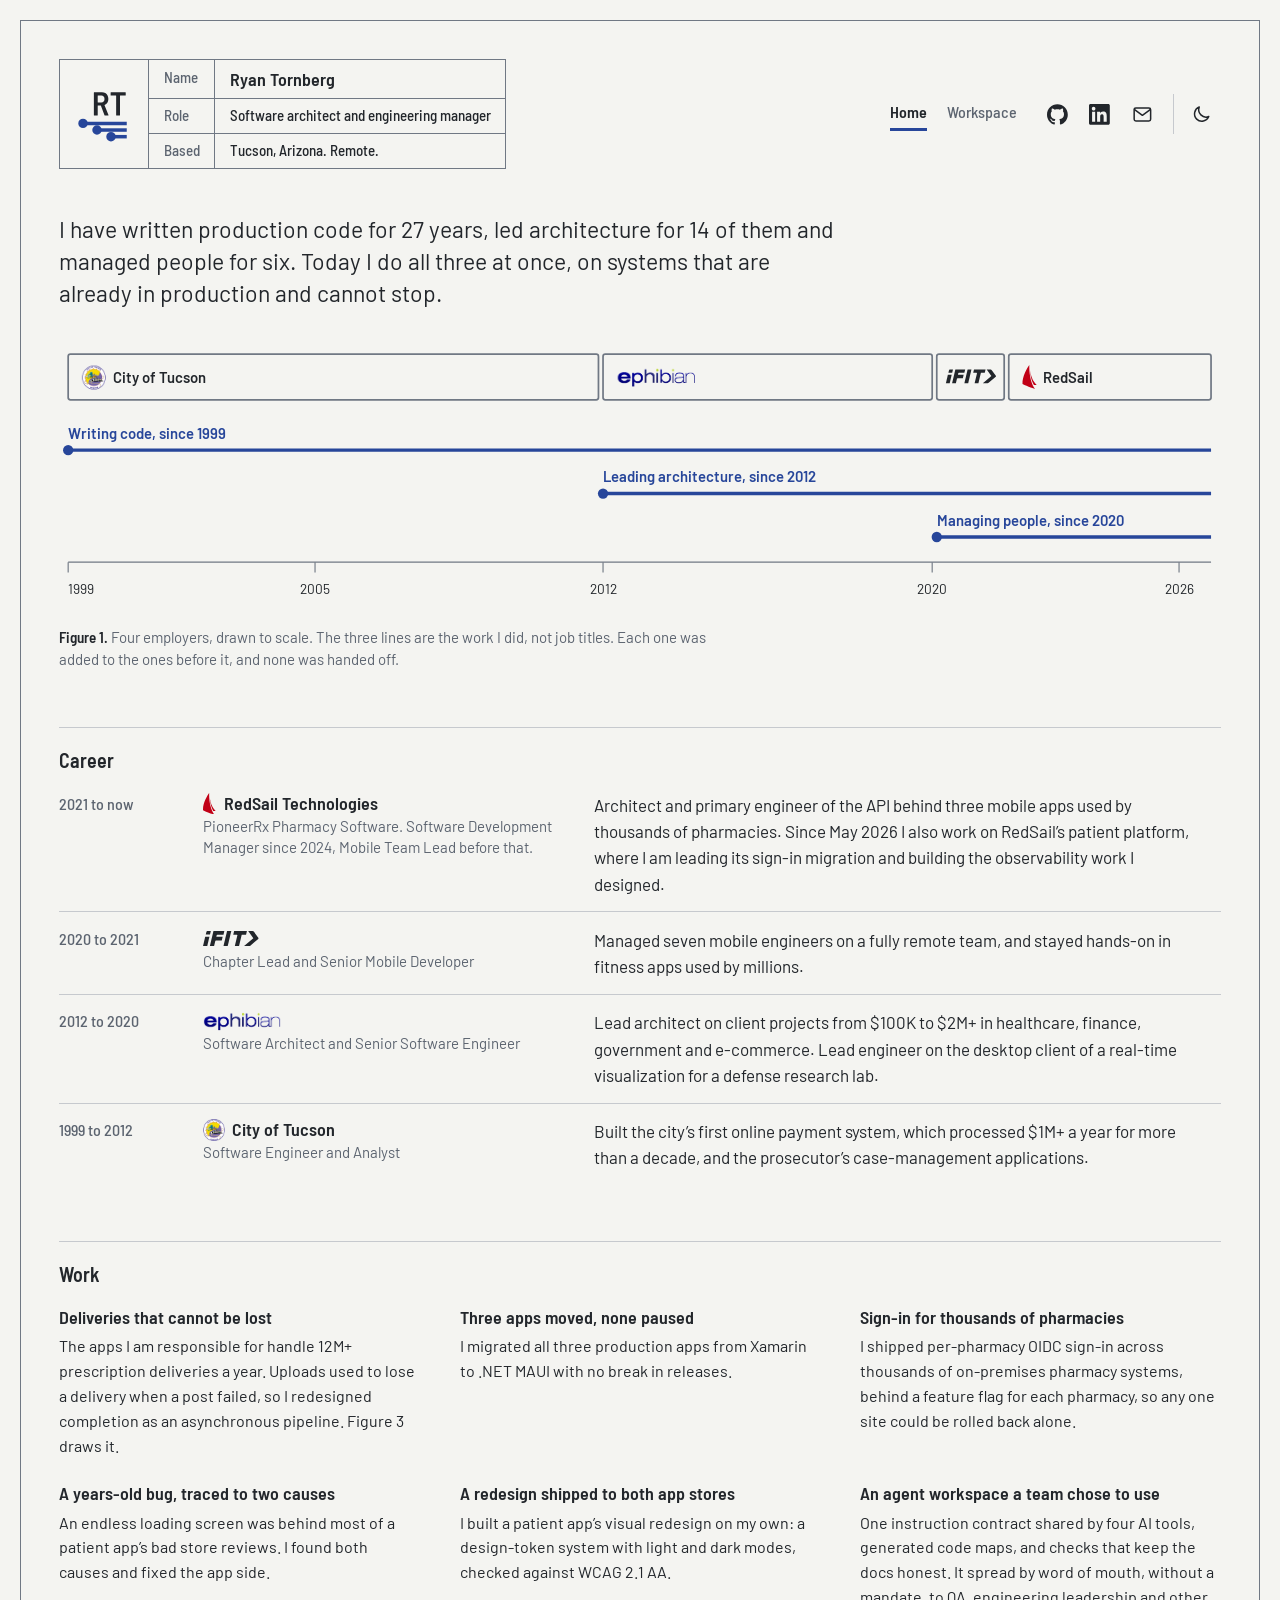
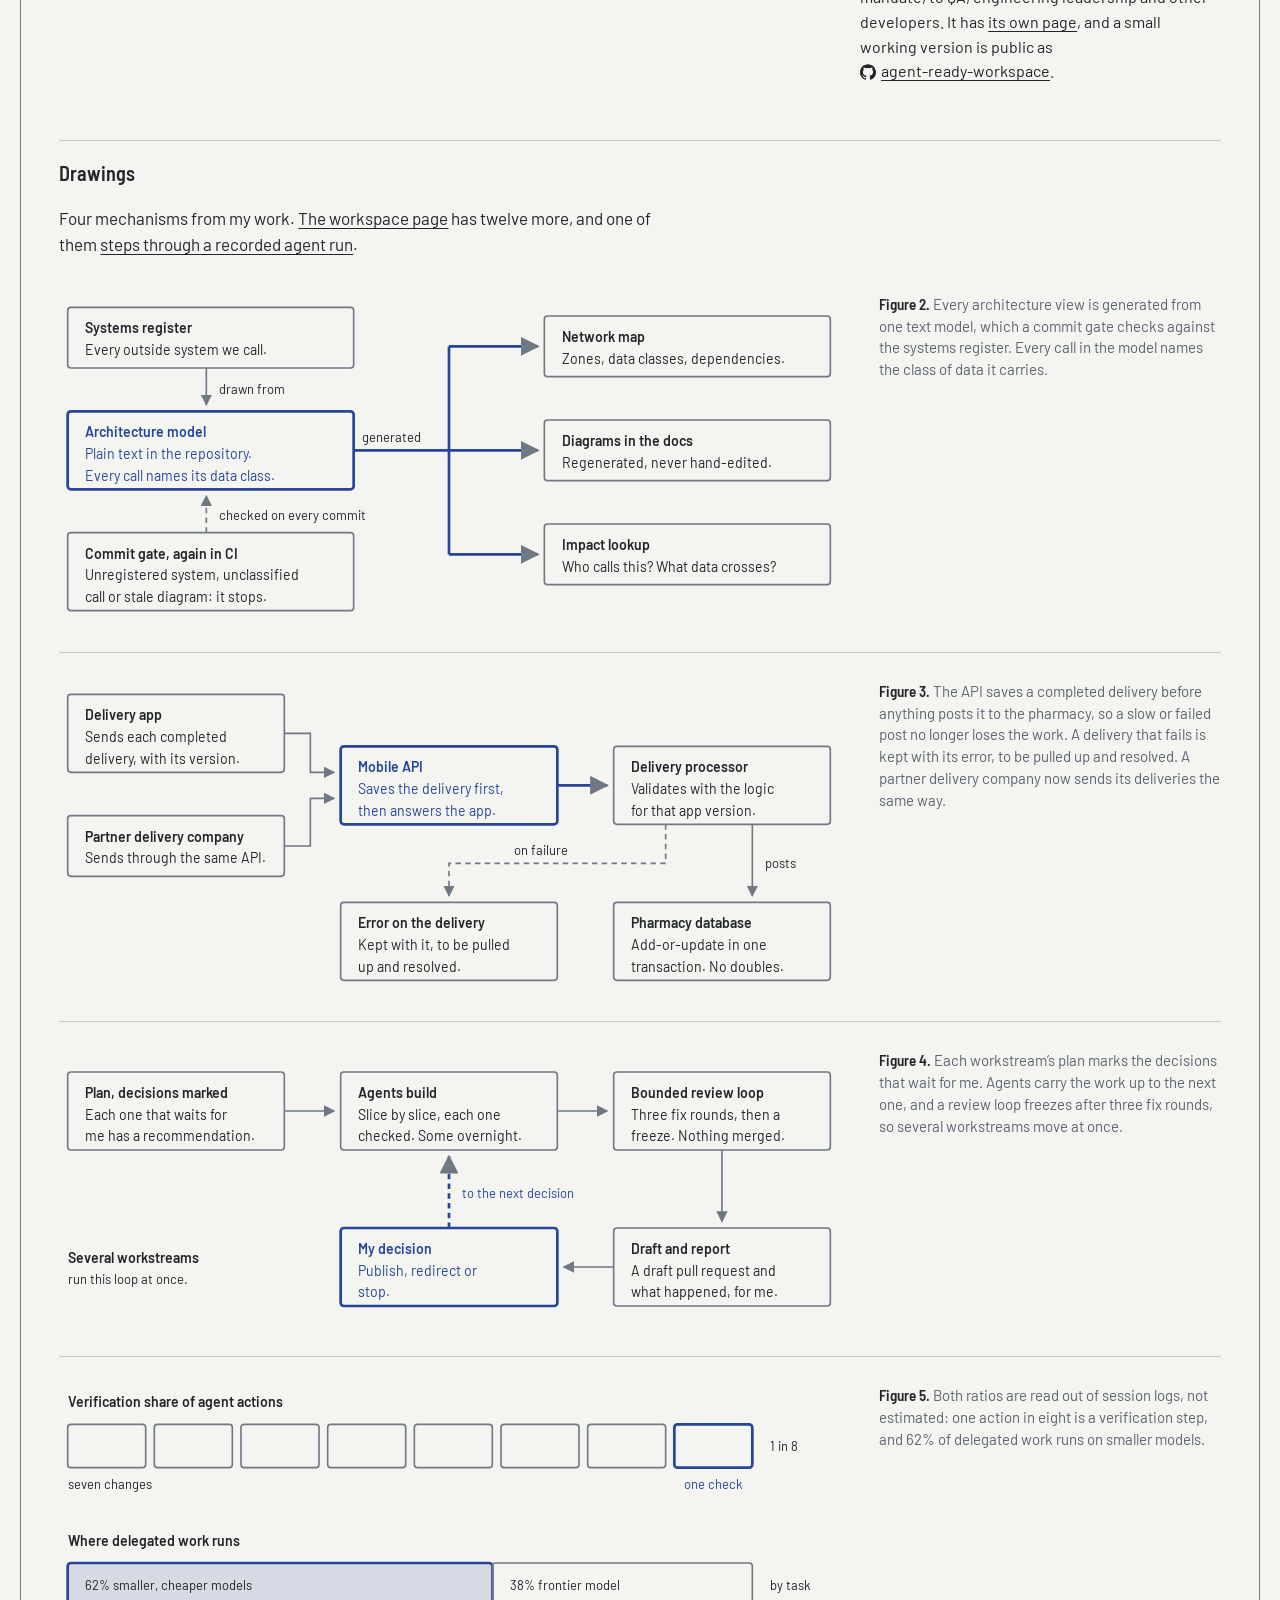
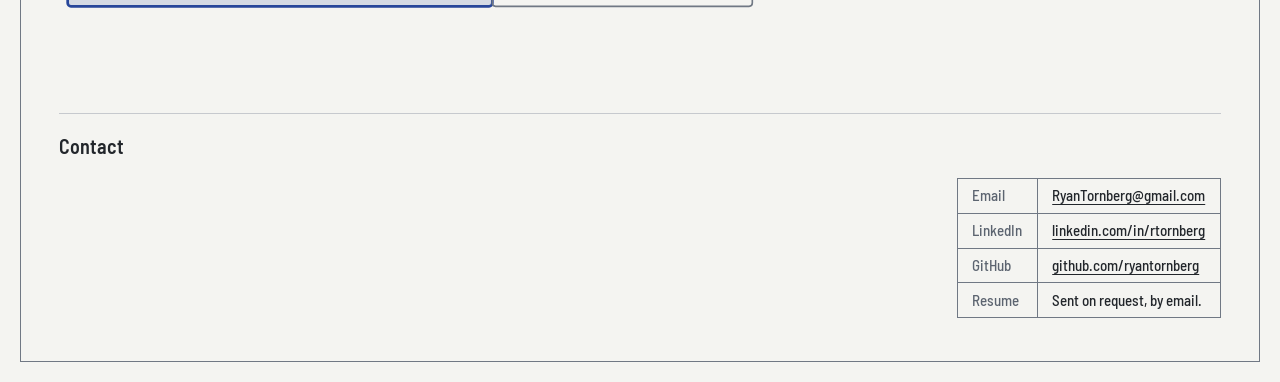
==== commit 197b1de6: "feat: same sheet geometry on both pages, and the RT mark in the title block" ====
--- a/index.html
+++ b/index.html
@@ -18,19 +18,19 @@
   <link rel="preconnect" href="https://fonts.googleapis.com">
   <link rel="preconnect" href="https://fonts.gstatic.com" crossorigin>
   <link rel="stylesheet" href="https://fonts.googleapis.com/css2?family=Barlow:wght@400;500;600&family=Barlow+Semi+Condensed:wght@500;600&display=swap">
-  <link rel="stylesheet" href="sheet.css?v=20261114t">
-  <link rel="stylesheet" href="header.css?v=20261114t">
+  <link rel="stylesheet" href="sheet.css?v=20261114w">
+  <link rel="stylesheet" href="header.css?v=20261114w">
   <script>try{var t=localStorage.getItem("theme");if(t)document.documentElement.dataset.theme=t}catch(e){}</script>
-  <script src="theme.js?v=20261114t" defer></script>
+  <script src="theme.js?v=20261114w" defer></script>
 </head>
 <body>
   <div class="sheet">
     <header class="top">
-      <dl class="block">
+      <div class="id"><svg class="mark" viewBox="0 0 32 32" aria-hidden="true"><path fill="currentColor" d="M16.29 16.81 14.24 11.36Q14.2 11.28 14.14 11.28H12.51Q12.41 11.28 12.41 11.38V16.77Q12.41 16.87 12.35 16.93Q12.28 17 12.19 17H10.44Q10.34 17 10.28 16.93Q10.21 16.87 10.21 16.77V3.93Q10.21 3.83 10.28 3.77Q10.34 3.7 10.44 3.7H14.83Q15.91 3.7 16.75 4.18Q17.58 4.67 18.04 5.55Q18.49 6.44 18.49 7.58Q18.49 8.81 17.92 9.72Q17.35 10.63 16.37 11.02Q16.27 11.05 16.31 11.15L18.55 16.73Q18.57 16.77 18.57 16.85Q18.57 17 18.38 17H16.55Q16.35 17 16.29 16.81ZM12.41 5.7V9.48Q12.41 9.57 12.51 9.57H14.5Q15.3 9.57 15.8 9.03Q16.29 8.49 16.29 7.6Q16.29 6.68 15.8 6.14Q15.3 5.6 14.5 5.6H12.51Q12.41 5.6 12.41 5.7ZM28.41 3.93V5.39Q28.41 5.49 28.34 5.55Q28.28 5.62 28.18 5.62H25.24Q25.14 5.62 25.14 5.71V16.77Q25.14 16.87 25.08 16.93Q25.01 17 24.91 17H23.17Q23.07 17 23.01 16.93Q22.94 16.87 22.94 16.77V5.71Q22.94 5.62 22.84 5.62H20.01Q19.92 5.62 19.85 5.55Q19.79 5.49 19.79 5.39V3.93Q19.79 3.83 19.85 3.77Q19.92 3.7 20.01 3.7H28.18Q28.28 3.7 28.34 3.77Q28.41 3.83 28.41 3.93Z"/><g stroke="var(--link)" fill="var(--link)" stroke-width="2"><path d="M4 21.5H29"/><circle cx="4" cy="21.5" r="1.7"/><path d="M12 25.3H29"/><circle cx="12" cy="25.3" r="1.7"/><path d="M20 29.1H29"/><circle cx="20" cy="29.1" r="1.7"/></g></svg><dl class="block">
         <dt>Name</dt><dd class="nm"><h1>Ryan Tornberg</h1></dd>
         <dt>Role</dt><dd>Software architect and engineering manager</dd>
         <dt>Based</dt><dd>Tucson, Arizona. Remote.</dd>
-      </dl>
+      </dl></div>
       <nav aria-label="Site">
         <a class="word" href="./" aria-current="page">Home</a>
         <a class="word" href="workspace/">Workspace</a>
--- a/header.css
+++ b/header.css
@@ -25,7 +25,16 @@
 }
 .block { display: grid; grid-template-columns: auto minmax(0, auto); width: max-content; max-width: 100%; margin: 0; border: 1.5px solid var(--line); font: 500 0.9375rem/1.3 "Barlow Semi Condensed", "Arial Narrow", Arial, sans-serif; }
 .block dt, .block dd { margin: 0; padding: 0.45rem 0.9rem; border-block-start: 1px solid var(--line); }
-.block dt { color: var(--muted); }
+.block dt, .top .block dt { color: var(--muted); font-weight: 500; }
 .block dd { border-inline-start: 1px solid var(--line); }
 .block dt:first-of-type, .block dt:first-of-type + dd { border-block-start: 0; }
 .block h1, .block .nm a { margin: 0; font: 600 1.125rem/1.3 "Barlow Semi Condensed", "Arial Narrow", Arial, sans-serif; text-decoration: none; }
+
+/* The mark sits in a cell of its own at the left of the title block, as a logo cell does on a drawing. */
+.top .id { display: flex; max-width: 100%; }
+.top .id .mark { flex: none; box-sizing: content-box; width: 3.5rem; height: auto; padding: 0 1rem; border: 1.5px solid var(--line); border-inline-end: 0; }
+@media (max-width: 640px) {
+  .top .id { width: 100%; }
+  .top .id .block { width: auto; flex: 1; }
+  .top .id .mark { width: 3rem; padding: 0 0.8rem; }
+}
